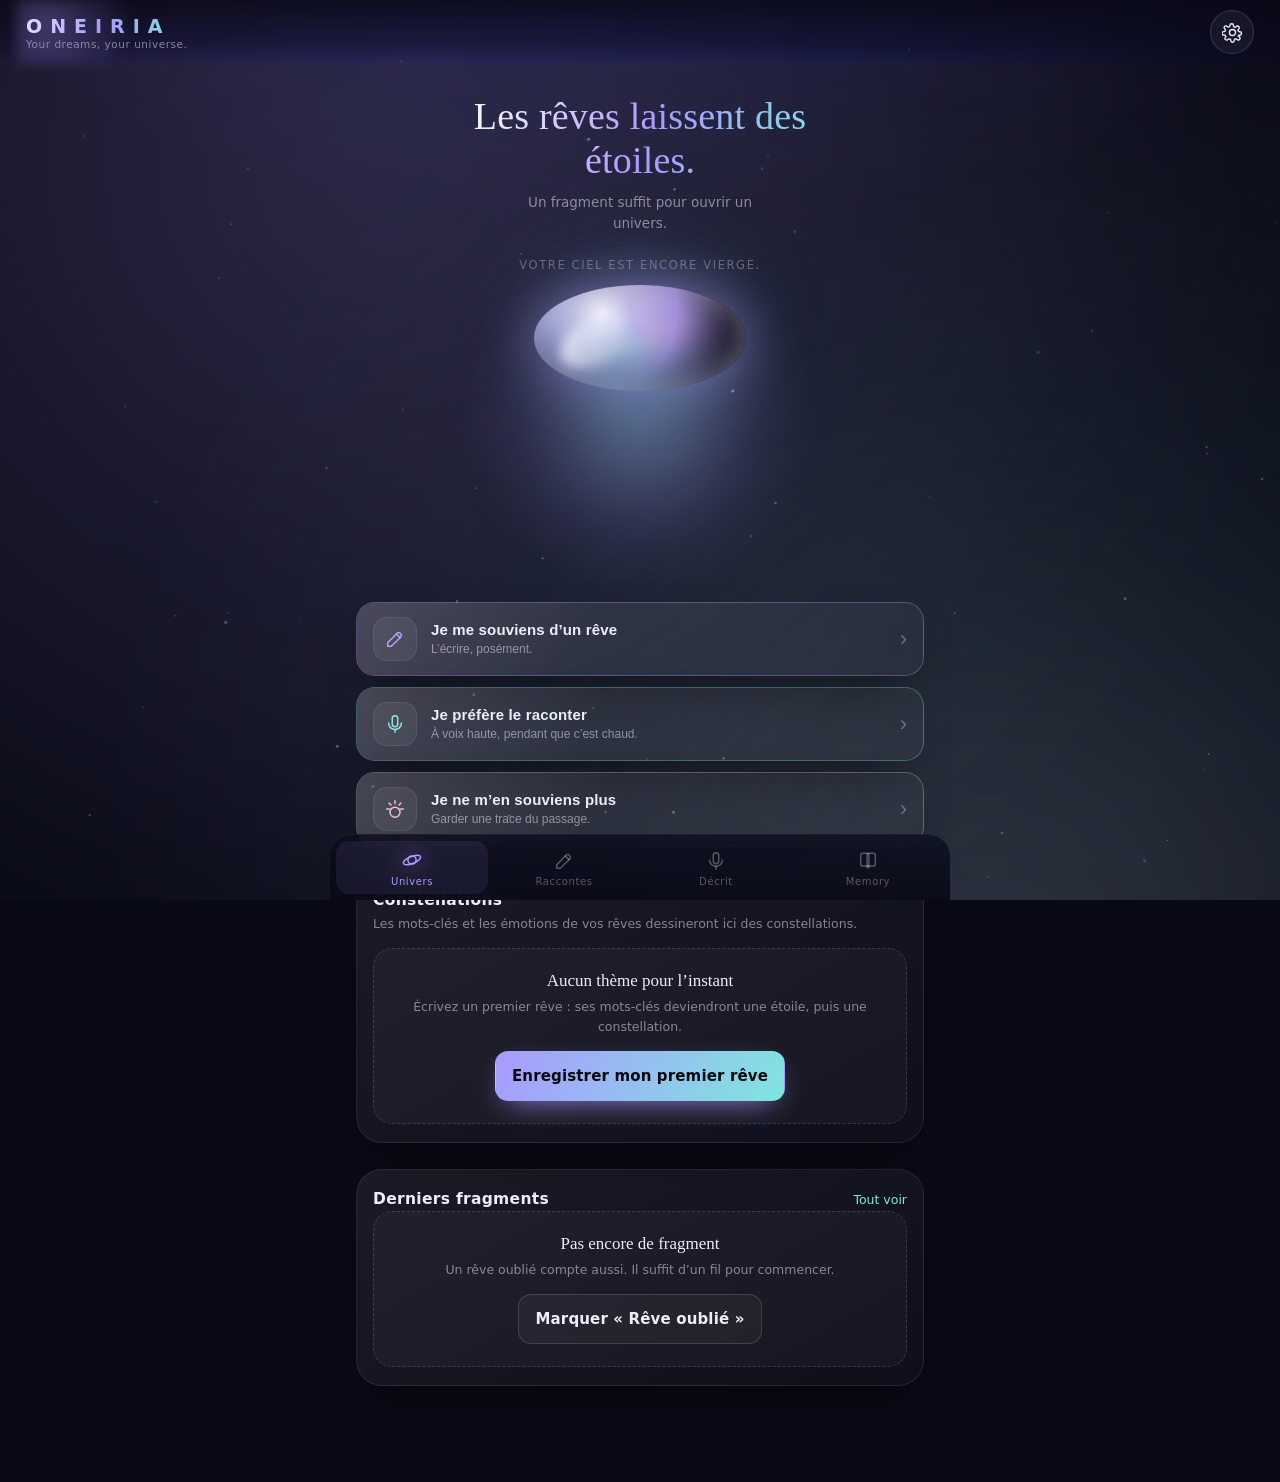
==== index.html @ 2f719c98 "Update index.html" ====
<!DOCTYPE html>
<html lang="fr">
<head>
<meta charset="utf-8">
<meta name="viewport" content="width=device-width, initial-scale=1, viewport-fit=cover">
<meta name="theme-color" content="#090A16">
<meta name="apple-mobile-web-app-capable" content="yes">
<meta name="apple-mobile-web-app-status-bar-style" content="black-translucent">
<meta name="apple-mobile-web-app-title" content="ONEIRIA">
<meta name="description" content="ONEIRIA — journal de rêves, votre univers personnel. Vos rêves restent sur votre appareil.">
<title>ONEIRIA — Your dreams, your universe</title>
<link rel="manifest" href="manifest.webmanifest">
<link rel="apple-touch-icon" href="icons/icon-180.svg">
<link rel="icon" type="image/svg+xml" href="icons/icon-192.svg">
<link rel="stylesheet" href="styles.css">
</head>
<body>

<!-- ============ DÉCOR COSMIQUE ============ -->
<div id="cosmos" aria-hidden="true">
  <canvas id="stars"></canvas>
  <div class="nebula n1"></div>
  <div class="nebula n2"></div>
  <div class="nebula n3"></div>
</div>

<!-- ============ EN-TÊTE APPLI ============ -->
<header class="appbar" id="appbar">
  <div class="appbar-brand">
    <span class="brand-glow"></span>
    <h1>ONEIRIA</h1>
    <p>Your dreams, your universe.</p>
  </div>
  <button class="icon-btn" id="btn-settings" type="button" aria-label="Réglages et confidentialité">
    <svg viewBox="0 0 24 24" aria-hidden="true"><path d="M12 15.5a3.5 3.5 0 1 0 0-7 3.5 3.5 0 0 0 0 7Z"/><path d="M19.4 15a1.7 1.7 0 0 0 .3 1.9l.1.1a2 2 0 1 1-2.8 2.8l-.1-.1a1.7 1.7 0 0 0-2.9 1.2v.3a2 2 0 1 1-4 0v-.2a1.7 1.7 0 0 0-2.9-1.2l-.1.1a2 2 0 1 1-2.8-2.8l.1-.1A1.7 1.7 0 0 0 2.1 15H2a2 2 0 1 1 0-4h.2A1.7 1.7 0 0 0 3.4 8.1l-.1-.1a2 2 0 1 1 2.8-2.8l.1.1a1.7 1.7 0 0 0 2.9-1.2V4a2 2 0 1 1 4 0v.2a1.7 1.7 0 0 0 2.9 1.2l.1-.1a2 2 0 1 1 2.8 2.8l-.1.1a1.7 1.7 0 0 0 1.2 2.9h.3a2 2 0 1 1 0 4h-.2a1.7 1.7 0 0 0-1.6 1Z"/></svg>
  </button>
</header>

<main id="main">

  <!-- ================= UNIVERS ================= -->
  <section class="view" id="view-univers" data-view="univers" aria-label="Univers">
    <div class="hero">
      <h2 class="hero-title">Les rêves laissent des étoiles.</h2>
      <p class="hero-sub">Un fragment suffit pour ouvrir un univers.</p>

            <div class="orb-stage" id="orb-stage">
        <div class="orb">
          <div class="orb-core"></div>
          <div class="orb-sheen"></div>
          <div class="orb-orbits" id="orb-orbits"></div>
          <div class="orb-halo h1"></div>
          <div class="orb-halo h2"></div>
        </div>
        <div class="orb-caption" id="orb-caption">Votre ciel est encore vierge.</div>
      </div>
    </div>

    <div class="actions">
      <button class="action-card a1" id="act-remember" type="button">
        <span class="ac-icon">
          <svg viewBox="0 0 24 24" aria-hidden="true"><path d="M4 20h4l10-10a2.8 2.8 0 0 0-4-4L4 16v4Z"/><path d="M13.5 6.5 17.5 10.5"/></svg>
        </span>
        <span class="ac-text"><strong>Je me souviens d’un rêve</strong><em>L’écrire, posément.</em></span>
        <span class="ac-chev">›</span>
      </button>

      <button class="action-card a2" id="act-speak" type="button">
        <span class="ac-icon">
          <svg viewBox="0 0 24 24" aria-hidden="true"><path d="M12 3a3 3 0 0 1 3 3v6a3 3 0 0 1-6 0V6a3 3 0 0 1 3-3Z"/><path d="M5 11a7 7 0 0 0 14 0"/><path d="M12 18v3"/></svg>
        </span>
        <span class="ac-text"><strong>Je préfère le raconter</strong><em>À voix haute, pendant que c’est chaud.</em></span>
        <span class="ac-chev">›</span>
      </button>

      <button class="action-card a3" id="act-forgot" type="button">
        <span class="ac-icon">
          <svg viewBox="0 0 24 24" aria-hidden="true"><path d="M12 3v3"/><path d="M5.6 5.6 7.7 7.7"/><path d="M3 12h3"/><path d="M18 12h3"/><path d="M16.3 7.7l2.1-2.1"/><circle cx="12" cy="15.5" r="5.5"/></svg>
        </span>
        <span class="ac-text"><strong>Je ne m’en souviens plus</strong><em>Garder une trace du passage.</em></span>
        <span class="ac-chev">›</span>
      </button>
    </div>

    <section class="panel" aria-labelledby="t-constellations">
      <div class="panel-head">
        <h3 id="t-constellations">Constellations</h3>
        <span class="panel-note" id="const-count"></span>
      </div>
      <p class="panel-lead" id="const-lead">Les thèmes qui reviennent se rassemblent ici.</p>
      <div class="constellations" id="constellations"></div>
    </section>

    <section class="panel" aria-labelledby="t-recent">
      <div class="panel-head">
        <h3 id="t-recent">Derniers fragments</h3>
        <button class="link-btn" id="to-memory" type="button">Tout voir</button>
      </div>
      <div class="recent" id="recent"></div>
    </section>
  </section>

  <!-- ================= RACCONTES ================= -->
  <section class="view" id="view-raccontes" data-view="raccontes" aria-label="Raccontes" hidden>
    <div class="view-head">
      <p class="eyebrow">Raccontes</p>
      <h2 class="view-title">Raconte-le à ta façon.</h2>
      <p class="view-sub">Ce que tu écris maintenant restera exactement tel quel. Rien ne part sur Internet.</p>
    </div>

    <form class="glass-form" id="form-raccontes" novalidate>
      <label class="field">
        <span class="field-label">Titre du rêve <em>facultatif</em></span>
        <input type="text" id="rc-titre" name="titre" maxlength="120" autocomplete="off"
               placeholder="Le portail sous la pluie…">
      </label>

      <label class="field">
        <span class="field-label">Récit du rêve <em>nécessaire à l’enregistrement</em></span>
        <textarea id="rc-texte" name="texte" rows="9" maxlength="20000"
                  placeholder="Je marchais dans un couloir de verre, et l’eau montait doucement…"></textarea>
        <span class="counter"><span id="rc-count">0</span> caractère(s)</span>
      </label>

      <fieldset class="field">
        <legend class="field-label">Émotion au réveil <em>facultatif</em></legend>
        <div class="chips" id="rc-emotions" role="radiogroup" aria-label="Émotion au réveil"></div>
      </fieldset>

      <label class="field">
        <span class="field-label">Mots-clés <em>facultatif — séparés par des virgules</em></span>
        <input type="text" id="rc-mots" name="mots" autocomplete="off" placeholder="océan, poursuite, maison d’enfance">
      </label>

      <div class="form-actions">
        <button class="btn ghost" type="button" id="rc-cancel">Annuler</button>
        <button class="btn primary" type="submit" id="rc-save">Enregistrer</button>
      </div>
      <p class="form-hint" id="rc-hint" hidden></p>
    </form>
  </section>

  <!-- ================= DÉCRIT ================= -->
  <section class="view" id="view-decrit" data-view="decrit" aria-label="Décrit" hidden>
    <div class="view-head">
      <p class="eyebrow">Décrit</p>
      <h2 class="view-title">Raconte-le. On t’écoute.</h2>
      <p class="view-sub">La dictée transforme ta voix en texte, que tu peux ensuite corriger librement.</p>
    </div>

    <div class="mic-stage">
      <button class="mic-btn" id="mic-btn" type="button" aria-label="Démarrer la dictée">
        <span class="mic-rings"><i></i><i></i><i></i></span>
        <svg viewBox="0 0 24 24" aria-hidden="true"><path d="M12 3a3 3 0 0 1 3 3v6a3 3 0 0 1-6 0V6a3 3 0 0 1 3-3Z"/><path d="M5 11a7 7 0 0 0 14 0"/><path d="M12 18v3"/></svg>
      </button>
      <div class="mic-state" id="mic-state">Dictée à l’arrêt</div>
      <button class="btn subtle" id="mic-stop" type="button" hidden>Arrêter l’écoute</button>
      <div class="mic-help" id="mic-help"></div>
    </div>

    <details class="wave-note">
      <summary>Sur iPhone, l’astuce qui fonctionne toujours</summary>
      <p>La dictée du clavier iOS est indépendante de cette application : ouvrez le champ de transcription,
      puis touchez l’icône de microphone sur le clavier. Le texte s’écrit normalement dans le champ.
      Si le cercle ci-dessus reste inactif, c’est que le navigateur ne propose pas sa propre
      reconnaissance vocale — Oneiria ne l’invente pas.</p>
    </details>

    <form class="glass-form" id="form-decrit" novalidate>
      <label class="field">
        <span class="field-label">Titre <em>facultatif</em></span>
        <input type="text" id="dc-titre" maxlength="120" autocomplete="off" placeholder="Titre du rêve raconté">
      </label>

      <label class="field">
        <span class="field-label">Transcription <em>modifiable</em></span>
        <textarea id="dc-texte" rows="8" maxlength="20000" placeholder="Ta voix apparaîtra ici. Tu peux aussi écrire à la main."></textarea>
        <span class="counter"><span id="dc-count">0</span> caractère(s)</span>
      </label>

      <fieldset class="field">
        <legend class="field-label">Émotion au réveil <em>facultatif</em></legend>
        <div class="chips" id="dc-emotions" role="radiogroup" aria-label="Émotion au réveil"></div>
      </fieldset>

      <label class="field">
        <span class="field-label">Mots-clés <em>facultatif</em></span>
        <input type="text" id="dc-mots" autocomplete="off" placeholder="vol, forêt, écho">
      </label>

      <div class="form-actions">
        <button class="btn ghost" type="button" id="dc-cancel">Annuler</button>
        <button class="btn primary" type="submit" id="dc-save">Enregistrer</button>
      </div>
      <p class="form-hint" id="dc-hint" hidden></p>
    </form>
  </section>

  <!-- ================= MEMORY ================= -->
  <section class="view" id="view-memory" data-view="memory" aria-label="Memory" hidden>
    <div class="view-head compact">
      <p class="eyebrow">Memory</p>
      <h2 class="view-title">Votre archive.</h2>
    </div>

    <div class="memory-tools">
      <label class="search-wrap">
        <svg viewBox="0 0 24 24" aria-hidden="true"><circle cx="11" cy="11" r="7"/><path d="m20 20-3.6-3.6"/></svg>
        <input type="search" id="mem-search" placeholder="Rechercher un mot, un thème, une date…" autocomplete="off">
        <button class="clear-search" id="mem-clear" type="button" aria-label="Effacer la recherche" hidden>×</button>
      </label>
      <div class="filters" id="mem-filters" role="tablist" aria-label="Filtres des rêves">
        <button class="fchip active" data-filter="tous" role="tab" aria-selected="true" type="button">Tous</button>
        <button class="fchip" data-filter="ecrit" role="tab" aria-selected="false" type="button">Écrits</button>
        <button class="fchip" data-filter="raconte" role="tab" aria-selected="false" type="button">Racontés</button>
        <button class="fchip" data-filter="oublie" role="tab" aria-selected="false" type="button">Oubliés</button>
        <button class="fchip" data-filter="dessin" role="tab" aria-selected="false" type="button">Avec dessin</button>
      </div>
    </div>

    <div class="active-filter" id="mem-active" hidden>
      <span id="mem-active-label"></span>
      <button type="button" class="link-btn" id="mem-active-clear">retirer</button>
    </div>

    <div class="dream-list" id="dream-list"></div>
  </section>

</main>

<!-- ============ BARRE DE NAVIGATION ============ -->
<nav class="tabbar" id="tabbar" aria-label="Navigation principale">
  <button class="tab active" data-view="univers" type="button" aria-current="page">
    <svg viewBox="0 0 24 24" aria-hidden="true"><circle cx="12" cy="12" r="4.2"/><ellipse cx="12" cy="12" rx="9.5" ry="3.6" transform="rotate(-22 12 12)"/></svg>
    <span>Univers</span>
  </button>
  <button class="tab" data-view="raccontes" type="button">
    <svg viewBox="0 0 24 24" aria-hidden="true"><path d="M4 20h4l10-10a2.8 2.8 0 0 0-4-4L4 16v4Z"/><path d="M13.5 6.5 17.5 10.5"/></svg>
    <span>Raccontes</span>
  </button>
  <button class="tab" data-view="decrit" type="button">
    <svg viewBox="0 0 24 24" aria-hidden="true"><path d="M12 3a3 3 0 0 1 3 3v6a3 3 0 0 1-6 0V6a3 3 0 0 1 3-3Z"/><path d="M5 11a7 7 0 0 0 14 0"/><path d="M12 18v3"/></svg>
    <span>Décrit</span>
  </button>
  <button class="tab" data-view="memory" type="button">
    <svg viewBox="0 0 24 24" aria-hidden="true"><path d="M4 5.5A2 2 0 0 1 6 3.5h5a2 2 0 0 1 2 2v14a2 2 0 0 0-2-2H6a2 2 0 0 1-2-2v-10Z"/><path d="M20 5.5a2 2 0 0 0-2-2h-5a2 2 0 0 0-2 2v14a2 2 0 0 1 2-2h5a2 2 0 0 0 2-2v-10Z"/></svg>
    <span>Memory</span>
  </button>
</nav>

<!-- ============ FEUILLES / MODALES ============ -->
<div class="sheet-backdrop" id="sheet-backdrop" hidden></div>

<section class="sheet" id="sheet-dessine" role="dialog" aria-modal="true" aria-labelledby="dessine-title" hidden>
  <div class="sheet-handle"></div>
  <div class="sheet-head">
    <div>
      <p class="eyebrow">Dessine</p>
      <h3 id="dessine-title">Donne-lui une forme.</h3>
    </div>
    <button class="icon-btn close" id="ds-close" type="button" aria-label="Fermer">×</button>
  </div>
  <p class="sheet-sub" id="ds-sub">Le dessin sera lié à ce rêve. Tu peux aussi passer cette étape.</p>

  <div class="canvas-wrap">
    <canvas id="draw-canvas" aria-label="Zone de dessin tactile"></canvas>
    <div class="canvas-hint" id="canvas-hint">Dessine avec le doigt.</div>
  </div>

  <div class="palette" id="palette" role="group" aria-label="Palette de couleurs"></div>

  <div class="tools">
    <button class="tool" id="ds-pen" type="button" aria-pressed="true">
      <svg viewBox="0 0 24 24" aria-hidden="true"><path d="M4 20h4l10-10a2.8 2.8 0 0 0-4-4L4 16v4Z"/></svg><span>Crayon</span>
    </button>
    <button class="tool" id="ds-eraser" type="button" aria-pressed="false">
      <svg viewBox="0 0 24 24" aria-hidden="true"><path d="M8 20h11"/><path d="m5 15 6-6 6 6-5 5H8l-3-3Z"/></svg><span>Gomme</span>
    </button>
    <button class="tool" id="ds-undo" type="button">
      <svg viewBox="0 0 24 24" aria-hidden="true"><path d="M4 9h11a5 5 0 0 1 0 10H9"/><path d="m8 5-4 4 4 4"/></svg><span>Annuler</span>
    </button>
    <button class="tool danger" id="ds-clear" type="button">
      <svg viewBox="0 0 24 24" aria-hidden="true"><path d="M5 7h14"/><path d="M9 7V4h6v3"/><path d="M7 7l1 13h8l1-13"/></svg><span>Effacer</span>
    </button>
  </div>

  <div class="draw-sizes" id="draw-sizes" role="group" aria-label="Épaisseur du trait">
    <button data-size="3" type="button">Fin</button>
    <button data-size="7" class="active" type="button">Moyen</button>
    <button data-size="14" type="button">Épais</button>
  </div>

  <div class="form-actions">
    <button class="btn ghost" id="ds-skip" type="button">Passer le dessin</button>
    <button class="btn primary" id="ds-save" type="button">Garder le dessin</button>
  </div>
</section>

<section class="sheet" id="sheet-dream" role="dialog" aria-modal="true" aria-labelledby="dream-title" hidden>
  <div class="sheet-handle"></div>
  <div class="sheet-head">
    <div>
      <p class="eyebrow" id="dream-type">Fragment</p>
      <h3 id="dream-title">—</h3>
    </div>
    <button class="icon-btn close" id="dr-close" type="button" aria-label="Fermer">×</button>
  </div>

  <div class="dream-meta" id="dream-meta"></div>
  <div class="dream-draw-wrap" id="dream-draw-wrap"></div>

  <div class="fragments" id="dream-fragments"></div>

  <div class="detail-actions">
    <button class="btn subtle" id="dr-edit" type="button">Modifier</button>
    <button class="btn subtle" id="dr-add" type="button">Ajouter un fragment</button>
    <button class="btn subtle" id="dr-draw" type="button">Dessiner / modifier le dessin</button>
    <button class="btn danger-ghost" id="dr-delete" type="button">Supprimer ce rêve</button>
  </div>

  <form class="inline-edit" id="dr-edit-form" hidden>
    <label class="field">
      <span class="field-label">Titre</span>
      <input type="text" id="dr-edit-titre" maxlength="120" autocomplete="off">
    </label>
    <label class="field">
      <span class="field-label">Texte du premier fragment</span>
      <textarea id="dr-edit-texte" rows="7" maxlength="20000"></textarea>
    </label>
    <fieldset class="field">
      <legend class="field-label">Émotions <em>facultatif — plusieurs choix possibles</em></legend>
      <div class="chips" id="dr-edit-emotions" role="group" aria-label="Émotions"></div>
    </fieldset>
    <div class="form-actions">
      <button class="btn ghost" type="button" id="dr-edit-cancel">Annuler</button>
      <button class="btn primary" type="submit" id="dr-edit-save">Sauvegarder</button>
    </div>
  </form>

  <form class="inline-edit" id="dr-add-form" hidden>
    <label class="field">
      <span class="field-label">Nouveau fragment <em>l’historique est conservé</em></span>
      <textarea id="dr-add-texte" rows="6" maxlength="20000" placeholder="Cette nuit, la suite…"></textarea>
    </label>
    <label class="field">
      <span class="field-label">Mots-clés supplémentaires <em>facultatif</em></span>
      <input type="text" id="dr-add-mots" autocomplete="off" placeholder="forêt, silence">
    </label>
    <div class="form-actions">
      <button class="btn ghost" type="button" id="dr-add-cancel">Annuler</button>
      <button class="btn primary" type="submit" id="dr-add-save">Ajouter</button>
    </div>
  </form>
</section>

<section class="sheet" id="sheet-settings" role="dialog" aria-modal="true" aria-labelledby="settings-title" hidden>
  <div class="sheet-handle"></div>
  <div class="sheet-head">
    <div>
      <p class="eyebrow">Oneiria</p>
      <h3 id="settings-title">Réglages et confidentialité</h3>
    </div>
    <button class="icon-btn close" id="st-close" type="button" aria-label="Fermer">×</button>
  </div>

  <div class="settings-block">
    <h4>Où vivent vos rêves</h4>
    <p>Tout est enregistré <strong>dans ce navigateur, sur cet appareil</strong> — jamais sur un serveur. Les textes et les dessins sont gardés dans la base locale IndexedDB du navigateur.</p>
    <p>Conséquences, dites franchement :</p>
    <ul class="plist">
      <li>Aucun compte, aucune synchronisation entre appareils.</li>
      <li>Les rêves ne suivent pas si vous changez de téléphone sans exporter.</li>
      <li>Si vous effacez les données du site dans Safari (ou supprimez l’app), les rêves sauvegardés disparaissent.</li>
      <li>Rien n’est chiffré : les données sont lisibles par quiconque ouvre le navigateur de cet appareil.</li>
    </ul>
  </div>

  <div class="settings-block">
    <h4>Sauvegarde manuelle</h4>
    <p>Exportez régulièrement un fichier JSON : il contient tous vos fragments et vos dessins.</p>
    <div class="settings-actions">
      <button class="btn subtle" id="st-export" type="button">Exporter en JSON</button>
      <button class="btn subtle" id="st-import" type="button">Importer un fichier JSON</button>
      <input type="file" id="st-file" accept="application/json,.json" hidden>
    </div>
  </div>

  <div class="settings-block">
    <h4>Vérifier l’application</h4>
    <p>Quatorze scénarios à valider, avec les vérifications techniques exécutées sur votre propre navigateur.</p>
    <div class="settings-actions">
      <a class="btn subtle" id="st-guide" href="guide.html">Ouvrir le guide de test</a>
    </div>
    <p class="tiny" id="st-storage"></p>
  </div>

  <div class="settings-block">
    <h4>Confidentialité</h4>
    <p>Aucune analytics, aucune publicité, aucun envoi de vos rêves à un service externe. La dictée utilise la reconnaissance vocale du navigateur lorsque celle-ci est disponible — selon le navigateur, la voix peut alors être traitée par le service du fournisseur (Apple, Google). Oneiria ne l’enregistre pas.</p>
  </div>

  <div class="settings-block danger-zone">
    <h4>Zone sensible</h4>
    <p>La suppression est définitive et immédiate. Pensez à exporter avant.</p>
    <button class="btn danger-ghost" id="st-wipe" type="button">Supprimer toutes mes données</button>
  </div>

  <p class="tiny version">Oneiria — première version locale. Aucune donnée n’a été envoyée : cette page fonctionne hors-ligne une fois chargée.</p>
</section>

<!-- ============ CONFIRMATION ============ -->
<section class="dialog" id="dialog" role="alertdialog" aria-modal="true" aria-labelledby="dlg-title" hidden>
  <div class="dialog-card">
    <h3 id="dlg-title">Confirmer</h3>
    <p id="dlg-text"></p>
    <div class="dialog-actions">
      <button class="btn ghost" id="dlg-cancel" type="button">Annuler</button>
      <button class="btn primary" id="dlg-ok" type="button">Confirmer</button>
    </div>
  </div>
</section>

<div class="toasts" id="toasts" aria-live="polite" aria-atomic="false"></div>

<script src="app.js" defer></script>
</body>
</html>
---- styles.css ----
/* ============================================================
   ONEIRIA — Cosmic Liquid Glass
   Mobile-first · Safari iPhone XR
   ============================================================ */

:root{
  --cosmos:#090A16;
  --night:#0B0B18;
  --violet:#A99AFF;
  --turquoise:#80E5DF;
  --rose:#F2B6D8;
  --pearl:#F7F4FF;

  --ink-1:rgba(247,244,255,.97);
  --ink-2:rgba(247,244,255,.72);
  --ink-3:rgba(247,244,255,.50);
  --ink-4:rgba(247,244,255,.32);

  --glass:rgba(255,255,255,.055);
  --glass-2:rgba(255,255,255,.085);
  --line:rgba(255,255,255,.14);
  --line-soft:rgba(255,255,255,.08);

  --blur:saturate(180%) blur(22px);
  --radius-l:26px;
  --radius-m:19px;
  --radius-s:13px;

  --shadow:0 18px 50px -22px rgba(0,0,0,.85);
  --glow-v:0 0 34px -8px rgba(169,154,255,.55);
  --glow-t:0 0 34px -8px rgba(128,229,223,.45);

  --pad:18px;
  --tabbar-h:calc(62px + env(safe-area-inset-bottom,0px));
  --font:"SF Pro Display",-apple-system,BlinkMacSystemFont,"Segoe UI",Inter,system-ui,-apple-system,"Helvetica Neue",sans-serif;
  --serif:"Iowan Old Style","Palatino Linotype",Palatino,Georgia,serif;
}

*{box-sizing:border-box;-webkit-tap-highlight-color:transparent}

html,body{
  margin:0;padding:0;
  background:var(--cosmos);
  color:var(--ink-1);
  font-family:var(--font);
  -webkit-font-smoothing:antialiased;
  text-rendering:optimizeLegibility;
}

html{overflow-x:hidden}
body{
  min-height:100dvh;
  overflow-x:hidden;
  overscroll-behavior-y:none;
}
body.locked{overflow:hidden}

/* ---------- Décor cosmique ---------- */
#cosmos{position:fixed;inset:0;z-index:0;overflow:hidden;pointer-events:none;background:radial-gradient(120% 80% at 50% -10%,#141634 0%,#0B0B18 45%,#090A16 100%)}
#stars{position:absolute;inset:0;width:100%;height:100%;display:block;opacity:.9}
.nebula{position:absolute;width:150vw;height:150vw;border-radius:50%;filter:blur(60px);opacity:.36;mix-blend-mode:screen;will-change:transform}
.n1{background:radial-gradient(circle,rgba(169,154,255,.55),transparent 62%);top:-62vw;left:-45vw;animation:drift1 34s ease-in-out infinite alternate}
.n2{background:radial-gradient(circle,rgba(128,229,223,.34),transparent 60%);bottom:-70vw;right:-52vw;animation:drift2 42s ease-in-out infinite alternate}
.n3{background:radial-gradient(circle,rgba(242,182,216,.30),transparent 58%);top:38%;left:22%;width:110vw;height:110vw;animation:drift3 51s ease-in-out infinite alternate}
@keyframes drift1{to{transform:translate3d(6vw,4vw,0) scale(1.12)}}
@keyframes drift2{to{transform:translate3d(-7vw,-5vw,0) scale(1.16)}}
@keyframes drift3{to{transform:translate3d(-4vw,6vw,0) scale(1.08)}}

/* ---------- En-tête ---------- */
.appbar{
  position:fixed;top:0;left:0;right:0;z-index:30;
  display:flex;align-items:center;justify-content:space-between;gap:12px;
  padding:calc(10px + env(safe-area-inset-top,0px)) var(--pad) 10px;
  background:linear-gradient(180deg,rgba(9,10,22,.88),rgba(9,10,22,.42) 70%,transparent);
  backdrop-filter:var(--blur);-webkit-backdrop-filter:var(--blur);
}
.appbar-brand{position:relative;display:flex;flex-direction:column;gap:1px;min-width:0}
.brand-glow{position:absolute;left:-10px;top:-16px;width:150px;height:64px;background:radial-gradient(circle at 20% 40%,rgba(169,154,255,.30),transparent 70%);filter:blur(6px);pointer-events:none}
.appbar h1{
  margin:0;font-size:19px;letter-spacing:.42em;font-weight:600;
  background:linear-gradient(100deg,var(--pearl),var(--violet) 46%,var(--turquoise));
  -webkit-background-clip:text;background-clip:text;color:transparent;
}
.appbar p{margin:0;font-size:10.5px;letter-spacing:.05em;color:var(--ink-3)}

.icon-btn{
  flex:0 0 auto;width:44px;height:44px;display:grid;place-items:center;
  border-radius:50%;border:1px solid var(--line);
  background:var(--glass);backdrop-filter:var(--blur);-webkit-backdrop-filter:var(--blur);
  color:var(--ink-1);cursor:pointer;transition:transform .22s cubic-bezier(.2,.8,.3,1),background .22s;
}
.icon-btn svg{width:21px;height:21px;fill:none;stroke:currentColor;stroke-width:1.6;stroke-linecap:round;stroke-linejoin:round}
.icon-btn:active{transform:scale(.9);background:var(--glass-2)}
.icon-btn.close{font-size:24px;line-height:1;border:none;background:transparent;width:40px;height:40px;color:var(--ink-2)}

/* ---------- Vues ---------- */
#main{position:relative;z-index:10;padding:calc(72px + env(safe-area-inset-top,0px)) 0 calc(var(--tabbar-h) + 34px)}
.view{padding:0 var(--pad);animation:viewIn .42s cubic-bezier(.22,.9,.3,1) both}
.view[hidden]{display:none}
@keyframes viewIn{from{opacity:0;transform:translate3d(0,12px,0)}to{opacity:1;transform:none}}

/* ---------- Univers : hero ---------- */
.hero{text-align:center;padding-top:6px}
.hero-title{
  margin:0 auto;max-width:15ch;
  font-family:var(--serif);font-size:30px;line-height:1.16;font-weight:400;letter-spacing:.005em;
  background:linear-gradient(115deg,var(--pearl) 8%,var(--violet) 52%,var(--turquoise) 96%);
  -webkit-background-clip:text;background-clip:text;color:transparent;
}
.hero-sub{margin:10px auto 0;max-width:32ch;font-size:13.5px;line-height:1.55;color:var(--ink-3)}

/* ---------- Sphère ---------- */
.orb-stage{position:relative;margin:24px auto 6px;width:min(72vw,268px);aspect-ratio:1}
.orb{position:absolute;inset:0;display:grid;place-items:center;animation:orbFloat 9s ease-in-out infinite}
@keyframes orbFloat{0%,100%{transform:translateY(-6px)}50%{transform:translateY(6px)}}
.orb-core{
  width:66%;height:66%;border-radius:50%;position:relative;
  background:
    radial-gradient(circle at 32% 26%,rgba(255,255,255,.94),rgba(247,244,255,.55) 18%,rgba(169,154,255,.55) 46%,rgba(11,11,24,.92) 78%),
    conic-gradient(from 210deg,rgba(128,229,223,.7),rgba(169,154,255,.72),rgba(242,182,216,.66),rgba(128,229,223,.7));
  box-shadow:
    inset 0 0 34px rgba(255,255,255,.34),
    inset -12px -18px 42px rgba(9,10,22,.7),
    0 0 56px -6px rgba(169,154,255,.6),
    0 0 110px -18px rgba(128,229,223,.42);
}
.orb-sheen{
  position:absolute;top:19%;left:24%;width:24%;height:14%;border-radius:50%;
  background:linear-gradient(120deg,rgba(255,255,255,.85),transparent);
  filter:blur(6px);transform:rotate(-28deg);pointer-events:none;
}
/* Anneaux : pistes fines. Pas de box-shadow ici — dans Safari, un scaleX/scaleY
   animé qui cohabite avec un box-shadow sur la même couche perd son mouvement. */
.orb-ring{position:absolute;border-radius:50%;border:1.5px solid transparent;inset:8%;will-change:transform}
.r1{border-color:rgba(247,244,255,.18);border-top-color:rgba(247,244,255,.62);animation:tilt1 30s linear infinite}
.r2{inset:15%;border-color:rgba(128,229,223,.15);border-top-color:rgba(128,229,223,.68);animation:tilt2 40s linear infinite reverse}
.r3{inset:1%;border-color:rgba(242,182,216,.11);border-top-color:rgba(242,182,216,.58);animation:tilt3 52s linear infinite}

/* Satellites : agrandis, halo large, et DEUX animations simultanées —
   l'orbite par left/top (le tour de la piste) et la pulsation par transform.
   Séparer les deux propriétés est ce qui permet aux deux de cohabiter. */
.orb-ring i{
  position:absolute;display:block;
  width:7.5%;height:7.5%;min-width:19px;min-height:19px;
  border-radius:50%;
  background:radial-gradient(circle at 34% 28%,#FFFFFF 0%,rgba(255,255,255,.94) 24%,currentColor 72%,currentColor 100%);
  color:var(--pearl);
  box-shadow:0 0 0 1px rgba(255,255,255,.40),0 0 16px 4px currentColor,0 0 42px 13px rgba(247,244,255,.34);
}
.orb-ring i::after{
  content:"";position:absolute;inset:-130%;border-radius:50%;
  background:radial-gradient(circle,currentColor,transparent 66%);
  opacity:.34;pointer-events:none;
}
.r1 i{animation:orbit1 14s linear infinite, satPulse 3.6s ease-in-out infinite}
.r2 i{color:var(--turquoise);animation:orbit2 20s linear infinite, satPulse 3.6s ease-in-out 1.2s infinite;box-shadow:0 0 0 1px rgba(255,255,255,.34),0 0 16px 4px currentColor,0 0 42px 13px rgba(128,229,223,.34)}
.r3 i{color:var(--rose);width:6%;height:6%;min-width:16px;min-height:16px;animation:orbit3 28s linear infinite, satPulse 4.4s ease-in-out 2.2s infinite;box-shadow:0 0 0 1px rgba(255,255,255,.30),0 0 14px 4px currentColor,0 0 36px 11px rgba(242,182,216,.32)}

/* Tour complet de la piste, en pourcentage de l'anneau (les valeurs
   dépassent légèrement les bornes pour que le satellite frôle le bord). */
@keyframes orbit1{
  0%{left:50%;top:-3.75%} 25%{left:96.25%;top:50%}
  50%{left:50%;top:103.75%} 75%{left:-3.75%;top:50%}
  100%{left:50%;top:-3.75%}
}
@keyframes orbit2{
  0%{left:30%;top:103.75%} 25%{left:-3.75%;top:50%}
  50%{left:50%;top:-3.75%} 75%{left:103.75%;top:50%}
  100%{left:30%;top:103.75%}
}
@keyframes orbit3{
  0%{left:97%;top:50%} 25%{left:50%;top:97%}
  50%{left:3%;top:50%} 75%{left:50%;top:3%}
  100%{left:97%;top:50%}
}
@keyframes satPulse{0%,100%{transform:scale(1);opacity:.9}50%{transform:scale(1.22);opacity:1}}

/* Inclinaison des pistes : tour complet lent, en gardant l'aplatissement. */
@keyframes tilt1{
  0%{transform:rotate(-24deg) scaleX(1.06)}
  100%{transform:rotate(336deg) scaleX(1.06)}
}
@keyframes tilt2{
  0%{transform:rotate(22deg) scaleX(1.14)}
  100%{transform:rotate(382deg) scaleX(1.14)}
}
@keyframes tilt3{
  0%{transform:rotate(64deg) scaleY(.5)}
  100%{transform:rotate(424deg) scaleY(.5)}
}
@keyframes spin1{to{transform:rotate(336deg) scaleX(1.06)}}
@keyframes spin2{to{transform:rotate(382deg) scaleX(1.14)}}
@keyframes spin3{to{transform:rotate(424deg) scaleY(.5)}}
.orb-halo{position:absolute;border-radius:50%;filter:blur(20px);pointer-events:none}
.h1{inset:-6%;background:radial-gradient(circle,rgba(169,154,255,.30),transparent 66%);animation:pulse 6.5s ease-in-out infinite}
.h2{inset:12%;background:radial-gradient(circle,rgba(128,229,223,.22),transparent 62%);animation:pulse 8.5s ease-in-out infinite reverse}
@keyframes pulse{0%,100%{opacity:.55;transform:scale(1)}50%{opacity:1;transform:scale(1.05)}}
.orb-caption{margin-top:14px;font-size:11.5px;letter-spacing:.14em;text-transform:uppercase;color:var(--ink-4);text-align:center}

/* ---------- Actions principales ---------- */
.actions{margin-top:24px;display:flex;flex-direction:column;gap:11px}
.action-card{
  position:relative;overflow:hidden;
  display:flex;align-items:center;gap:14px;width:100%;min-height:70px;
  padding:14px 16px;text-align:left;cursor:pointer;
  border-radius:var(--radius-m);border:1px solid var(--line);
  background:linear-gradient(120deg,rgba(255,255,255,.10),rgba(255,255,255,.035));
  backdrop-filter:var(--blur);-webkit-backdrop-filter:var(--blur);
  color:var(--ink-1);box-shadow:var(--shadow);
  transition:transform .24s cubic-bezier(.2,.8,.3,1),border-color .24s,box-shadow .24s;
}
.action-card::after{
  content:"";position:absolute;inset:0;border-radius:inherit;pointer-events:none;
  background:linear-gradient(115deg,rgba(255,255,255,.16),transparent 42%);
  opacity:.7;
}
.action-card:active{transform:scale(.975)}
.action-card.a1{border-color:rgba(169,154,255,.34)}
.action-card.a2{border-color:rgba(128,229,223,.30)}
.action-card.a3{border-color:rgba(242,182,216,.30)}
.action-card.a1:active{box-shadow:var(--glow-v)}
.action-card.a2:active{box-shadow:var(--glow-t)}
.ac-icon{flex:0 0 auto;width:44px;height:44px;border-radius:14px;display:grid;place-items:center;border:1px solid var(--line-soft);background:rgba(255,255,255,.06)}
.ac-icon svg{width:22px;height:22px;fill:none;stroke:currentColor;stroke-width:1.6;stroke-linecap:round;stroke-linejoin:round}
.a1 .ac-icon{color:var(--violet)}
.a2 .ac-icon{color:var(--turquoise)}
.a3 .ac-icon{color:var(--rose)}
.ac-text{display:flex;flex-direction:column;gap:3px;min-width:0;flex:1}
.ac-text strong{font-size:15px;font-weight:600;letter-spacing:.01em}
.ac-text em{font-style:normal;font-size:12px;color:var(--ink-3);line-height:1.4}
.ac-chev{color:var(--ink-4);font-size:22px;line-height:1}

/* ---------- Panneaux en verre ---------- */
.panel{
  margin-top:26px;padding:18px 16px;
  border-radius:var(--radius-l);border:1px solid var(--line-soft);
  background:linear-gradient(150deg,rgba(255,255,255,.07),rgba(255,255,255,.022));
  backdrop-filter:var(--blur);-webkit-backdrop-filter:var(--blur);
  box-shadow:var(--shadow);
}
.panel-head{display:flex;align-items:baseline;justify-content:space-between;gap:10px}
.panel-head h3{margin:0;font-size:15.5px;font-weight:600;letter-spacing:.02em}
.panel-note{font-size:11px;color:var(--ink-4)}
.panel-lead{margin:6px 0 14px;font-size:12.5px;color:var(--ink-3);line-height:1.5}
.link-btn{
  background:none;border:none;padding:4px 0;cursor:pointer;
  font-size:12.5px;color:var(--turquoise);font-family:var(--font);
}
.link-btn:active{opacity:.6}

/* ---------- Constellations ---------- */
.constellations{display:flex;flex-wrap:wrap;gap:9px;min-height:40px}
.bubble{
  --sz:auto;
  position:relative;display:inline-flex;align-items:center;gap:7px;
  padding:9px 14px;border-radius:999px;cursor:pointer;
  border:1px solid rgba(255,255,255,.16);
  background:radial-gradient(circle at 30% 20%,rgba(255,255,255,.20),rgba(255,255,255,.05) 60%);
  backdrop-filter:var(--blur);-webkit-backdrop-filter:var(--blur);
  color:var(--ink-1);font-size:13px;font-family:var(--font);
  box-shadow:inset 0 1px 0 rgba(255,255,255,.22),0 10px 24px -14px rgba(169,154,255,.8);
  animation:pop .4s cubic-bezier(.2,.9,.3,1) both;
  transition:transform .2s cubic-bezier(.2,.8,.3,1);
}
.bubble:active{transform:scale(.94)}
.bubble .dot{width:7px;height:7px;border-radius:50%;box-shadow:0 0 10px 2px currentColor;background:currentColor}
.bubble .cnt{font-size:11px;color:var(--ink-3);padding-left:2px}
.bubble.c0{color:var(--violet)}
.bubble.c1{color:var(--turquoise)}
.bubble.c2{color:var(--rose)}
@keyframes pop{from{opacity:0;transform:scale(.86)}to{opacity:1;transform:none}}

.empty{
  text-align:center;padding:22px 12px;
  border-radius:var(--radius-m);border:1px dashed var(--line);
  background:rgba(255,255,255,.03);
}
.empty h4{margin:0 0 6px;font-family:var(--serif);font-size:17px;font-weight:400;color:var(--ink-1)}
.empty p{margin:0 0 14px;font-size:12.5px;line-height:1.6;color:var(--ink-3)}

/* ---------- Derniers fragments ---------- */
.recent{display:flex;flex-direction:column;gap:10px}
.mini{
  display:flex;align-items:center;gap:12px;width:100%;text-align:left;cursor:pointer;
  padding:12px 13px;border-radius:var(--radius-m);
  border:1px solid var(--line-soft);background:rgba(255,255,255,.045);
  color:var(--ink-1);font-family:var(--font);
  transition:transform .2s,border-color .2s;
}
.mini:active{transform:scale(.985);border-color:rgba(169,154,255,.4)}
.mini-thumb{flex:0 0 auto;width:42px;height:42px;border-radius:12px;overflow:hidden;border:1px solid var(--line-soft);background:rgba(255,255,255,.05);display:grid;place-items:center;color:var(--violet)}
.mini-thumb img{width:100%;height:100%;object-fit:cover;display:block}
.mini-thumb svg{width:19px;height:19px;fill:none;stroke:currentColor;stroke-width:1.6;stroke-linecap:round}
.mini-body{min-width:0;flex:1;display:flex;flex-direction:column;gap:3px}
.mini-body strong{font-size:14px;font-weight:600;white-space:nowrap;overflow:hidden;text-overflow:ellipsis}
.mini-body span{font-size:11.5px;color:var(--ink-3);white-space:nowrap;overflow:hidden;text-overflow:ellipsis}
.mini-date{font-size:10.5px;color:var(--ink-4);flex:0 0 auto}

/* ---------- Titres de vue ---------- */
.view-head{padding:6px 4px 0;margin-bottom:18px}
.eyebrow{margin:0 0 6px;font-size:10.5px;letter-spacing:.24em;text-transform:uppercase;color:var(--ink-4)}
.view-title{
  margin:0;font-family:var(--serif);font-size:27px;font-weight:400;line-height:1.2;
  background:linear-gradient(112deg,var(--pearl),var(--violet) 72%,var(--turquoise));
  -webkit-background-clip:text;background-clip:text;color:transparent;
}
.view-sub{margin:9px 0 0;font-size:13px;line-height:1.6;color:var(--ink-3);max-width:36ch}
.view-head.compact{margin-bottom:14px}

/* ---------- Formulaires ---------- */
.glass-form{
  padding:16px;border-radius:var(--radius-l);
  border:1px solid var(--line-soft);
  background:linear-gradient(155deg,rgba(255,255,255,.075),rgba(255,255,255,.026));
  backdrop-filter:var(--blur);-webkit-backdrop-filter:var(--blur);
  box-shadow:var(--shadow);
}
.field{display:block;margin-bottom:16px;border:none;padding:0}
.field-label{display:block;font-size:12px;letter-spacing:.03em;color:var(--ink-2);margin-bottom:8px;padding:0}
.field-label em{font-style:normal;color:var(--ink-4);font-size:11px}
input[type=text],input[type=search],textarea{
  width:100%;font-family:var(--font);font-size:16px;color:var(--ink-1);
  background:rgba(255,255,255,.05);
  border:1px solid var(--line-soft);border-radius:var(--radius-s);
  padding:13px 14px;outline:none;
  transition:border-color .2s,background .2s,box-shadow .2s;
  -webkit-appearance:none;appearance:none;
}
input::placeholder,textarea::placeholder{color:var(--ink-4)}
input:focus,textarea:focus{border-color:rgba(169,154,255,.6);background:rgba(255,255,255,.075);box-shadow:0 0 0 3px rgba(169,154,255,.14)}
textarea{resize:vertical;line-height:1.62;min-height:120px}
.counter{display:block;margin-top:6px;font-size:11px;color:var(--ink-4);text-align:right}

.chips{display:flex;flex-wrap:wrap;gap:8px}
.chip{
  padding:9px 14px;border-radius:999px;cursor:pointer;font-size:13px;font-family:var(--font);
  border:1px solid var(--line-soft);background:rgba(255,255,255,.045);color:var(--ink-2);
  transition:all .2s cubic-bezier(.2,.8,.3,1);
}
.chip:active{transform:scale(.95)}
.chip.on{
  color:#0A0A16;font-weight:600;border-color:transparent;
  background:linear-gradient(120deg,var(--violet),var(--turquoise));
  box-shadow:0 6px 20px -8px rgba(169,154,255,.9);
}

/* ---------- Émotions : sélection multiple ---------- */
.chips-multi{max-height:none}
.chips-multi .chip{position:relative}
.chips-multi .chip.on::after{
  content:"✓";margin-left:7px;font-size:11px;font-weight:700;
  display:inline-block;line-height:1;
}

.form-actions{display:flex;gap:10px;margin-top:4px}
.btn{
  flex:1;min-height:50px;padding:14px 16px;border-radius:var(--radius-s);cursor:pointer;
  font-family:var(--font);font-size:15px;font-weight:600;letter-spacing:.01em;
  border:1px solid var(--line);background:var(--glass);color:var(--ink-1);
  transition:transform .2s cubic-bezier(.2,.8,.3,1),opacity .2s,box-shadow .2s;
}
.btn:active{transform:scale(.97)}
.btn.primary{
  border-color:transparent;color:#08080F;
  background:linear-gradient(118deg,var(--violet),var(--turquoise));
  box-shadow:0 10px 30px -12px rgba(169,154,255,.95);
}
.btn.ghost{background:rgba(255,255,255,.045)}
.btn.subtle{font-size:13.5px;font-weight:500;min-height:44px;background:rgba(255,255,255,.05)}
.btn.danger-ghost{color:#FFB4CE;border-color:rgba(255,140,180,.34);background:rgba(255,90,150,.07)}
.btn[disabled]{opacity:.4;pointer-events:none}
.form-hint{margin:12px 0 0;font-size:12.5px;line-height:1.55;color:var(--rose);padding:10px 12px;border-radius:var(--radius-s);background:rgba(242,182,216,.09);border:1px solid rgba(242,182,216,.24)}

/* ---------- Décrit : micro ---------- */
.mic-stage{
  position:relative;display:flex;flex-direction:column;align-items:center;gap:12px;
  padding:24px 16px 26px;margin-bottom:18px;border-radius:var(--radius-l);
  border:1px solid var(--line-soft);
  background:radial-gradient(circle at 50% 30%,rgba(169,154,255,.10),rgba(255,255,255,.03) 70%);
  backdrop-filter:var(--blur);-webkit-backdrop-filter:var(--blur);
}
.mic-btn{
  position:relative;width:112px;height:112px;border-radius:50%;cursor:pointer;
  display:grid;place-items:center;color:var(--pearl);
  border:1px solid rgba(169,154,255,.42);
  background:radial-gradient(circle at 34% 28%,rgba(255,255,255,.24),rgba(169,154,255,.30) 46%,rgba(11,11,24,.6));
  box-shadow:0 0 44px -10px rgba(169,154,255,.8),inset 0 0 26px rgba(255,255,255,.16);
  transition:transform .25s cubic-bezier(.2,.8,.3,1);
}
.mic-btn:active{transform:scale(.94)}
.mic-btn svg{width:42px;height:42px;fill:none;stroke:currentColor;stroke-width:1.5;stroke-linecap:round;stroke-linejoin:round;position:relative;z-index:2}
.mic-btn.live{border-color:rgba(128,229,223,.7);box-shadow:0 0 54px -6px rgba(128,229,223,.85),inset 0 0 30px rgba(128,229,223,.22)}
.mic-rings{position:absolute;inset:0;border-radius:50%;pointer-events:none}
.mic-rings i{position:absolute;inset:0;border-radius:50%;border:1px solid rgba(169,154,255,.4);opacity:0;animation:ripple 3.2s ease-out infinite}
.mic-rings i:nth-child(2){animation-delay:1.05s}
.mic-rings i:nth-child(3){animation-delay:2.1s}
.mic-btn.live .mic-rings i{border-color:rgba(128,229,223,.55)}
@keyframes ripple{0%{transform:scale(1);opacity:.55}100%{transform:scale(1.7);opacity:0}}
.mic-state{font-size:12.5px;letter-spacing:.13em;text-transform:uppercase;color:var(--ink-3)}
.mic-btn.live ~ .mic-state{color:var(--turquoise)}
.mic-help{max-width:36ch;text-align:center;font-size:12px;line-height:1.6;color:var(--ink-4)}
.mic-help.warn{color:var(--rose)}
.mic-help b{color:var(--ink-2);font-weight:600}

/* ---------- Encart dépliant (dictée clavier iOS) ---------- */
.wave-note{
  margin:0 0 18px;border-radius:var(--radius-m);
  border:1px solid var(--line-soft);background:rgba(255,255,255,.04);
  backdrop-filter:var(--blur);-webkit-backdrop-filter:var(--blur);
  overflow:hidden;
}
.wave-note summary{
  padding:14px 15px;cursor:pointer;font-size:13px;color:var(--ink-2);
  list-style:none;display:flex;align-items:center;gap:9px;
}
.wave-note summary::-webkit-details-marker{display:none}
.wave-note summary::before{
  content:"›";font-size:17px;color:var(--violet);transition:transform .24s cubic-bezier(.2,.8,.3,1);
  display:inline-block;line-height:1;
}
.wave-note[open] summary::before{transform:rotate(90deg)}
.wave-note[open] summary{color:var(--ink-1)}
.wave-note p{margin:0;padding:0 15px 15px;font-size:12.5px;line-height:1.68;color:var(--ink-3)}

/* ---------- Memory : outils ---------- */
.memory-tools{position:sticky;top:calc(62px + env(safe-area-inset-top,0px));z-index:20;padding:8px 0 10px;background:linear-gradient(180deg,rgba(9,10,22,.9),rgba(9,10,22,.55) 72%,transparent);backdrop-filter:blur(12px);-webkit-backdrop-filter:blur(12px)}
.search-wrap{display:flex;align-items:center;gap:9px;padding:0 12px;border-radius:var(--radius-s);border:1px solid var(--line-soft);background:rgba(255,255,255,.055);backdrop-filter:var(--blur);-webkit-backdrop-filter:var(--blur)}
.search-wrap svg{flex:0 0 auto;width:17px;height:17px;fill:none;stroke:var(--ink-4);stroke-width:1.7;stroke-linecap:round}
.search-wrap input{border:none;background:none;padding:13px 0;flex:1}
.search-wrap input:focus{box-shadow:none;background:none}
.clear-search{flex:0 0 auto;width:26px;height:26px;border-radius:50%;border:none;background:rgba(255,255,255,.12);color:var(--ink-2);font-size:16px;line-height:1;cursor:pointer}
.filters{display:flex;gap:8px;margin-top:10px;overflow-x:auto;padding-bottom:4px;-webkit-overflow-scrolling:touch;scrollbar-width:none}
.filters::-webkit-scrollbar{display:none}
.fchip{
  flex:0 0 auto;padding:8px 15px;border-radius:999px;cursor:pointer;font-family:var(--font);font-size:13px;
  border:1px solid var(--line-soft);background:rgba(255,255,255,.04);color:var(--ink-3);
  transition:all .22s cubic-bezier(.2,.8,.3,1);
}
.fchip:active{transform:scale(.95)}
.fchip.active{
  color:#08080F;font-weight:600;border-color:transparent;
  background:linear-gradient(120deg,var(--violet),var(--turquoise));
  box-shadow:0 6px 18px -9px rgba(169,154,255,.95);
}
.active-filter{display:flex;align-items:center;gap:8px;margin:0 2px 12px;font-size:12.5px;color:var(--ink-2)}
.active-filter span{padding:5px 11px;border-radius:999px;background:rgba(169,154,255,.16);border:1px solid rgba(169,154,255,.3)}

/* ---------- Cartes de rêves ---------- */
.dream-list{display:flex;flex-direction:column;gap:12px}
.dream-card{
  position:relative;overflow:hidden;cursor:pointer;text-align:left;width:100%;
  padding:15px 15px 14px;border-radius:var(--radius-l);
  border:1px solid var(--line-soft);
  background:linear-gradient(150deg,rgba(255,255,255,.075),rgba(255,255,255,.024));
  backdrop-filter:var(--blur);-webkit-backdrop-filter:var(--blur);
  color:var(--ink-1);font-family:var(--font);box-shadow:var(--shadow);
  transition:transform .22s cubic-bezier(.2,.8,.3,1),border-color .22s;
  animation:cardIn .38s cubic-bezier(.22,.9,.3,1) both;
}
.dream-card:active{transform:scale(.985);border-color:rgba(169,154,255,.45)}
@keyframes cardIn{from{opacity:0;transform:translate3d(0,10px,0)}to{opacity:1;transform:none}}
.dc-top{display:flex;align-items:flex-start;justify-content:space-between;gap:10px}
.dc-title{margin:0;font-size:16px;font-weight:600;line-height:1.3;letter-spacing:.005em}
.dc-date{flex:0 0 auto;font-size:10.5px;color:var(--ink-4);padding-top:3px;white-space:nowrap}
.dc-badges{display:flex;flex-wrap:wrap;gap:6px;margin:9px 0 0}
.badge{
  font-size:10px;letter-spacing:.09em;text-transform:uppercase;padding:4px 9px;border-radius:999px;
  border:1px solid var(--line-soft);background:rgba(255,255,255,.05);color:var(--ink-3);
}
.badge.ecrit{color:var(--violet);border-color:rgba(169,154,255,.34)}
.badge.raconte{color:var(--turquoise);border-color:rgba(128,229,223,.34)}
.badge.oublie{color:var(--rose);border-color:rgba(242,182,216,.34)}
.badge.dessin{color:var(--pearl);border-color:rgba(255,255,255,.28)}
.badge.emo{color:var(--ink-2)}
.dc-excerpt{margin:10px 0 0;font-size:13.5px;line-height:1.62;color:var(--ink-2);display:-webkit-box;-webkit-line-clamp:3;-webkit-box-orient:vertical;overflow:hidden}
.dc-foot{display:flex;align-items:center;gap:10px;margin-top:11px}
.dc-thumb{width:52px;height:52px;border-radius:12px;overflow:hidden;border:1px solid var(--line-soft);background:rgba(255,255,255,.05);flex:0 0 auto}
.dc-thumb img{width:100%;height:100%;object-fit:cover;display:block}
.dc-tags{display:flex;flex-wrap:wrap;gap:6px;min-width:0}
.tag{font-size:11.5px;color:var(--turquoise);opacity:.9}
.tag::before{content:"#"}
.dc-nfrag{font-size:11px;color:var(--ink-4);margin-left:auto;flex:0 0 auto}

/* ---------- Feuilles ---------- */
.sheet-backdrop{position:fixed;inset:0;z-index:60;background:rgba(4,4,12,.62);backdrop-filter:blur(6px);-webkit-backdrop-filter:blur(6px);animation:fade .28s both}
@keyframes fade{from{opacity:0}to{opacity:1}}
.sheet{
  position:fixed;left:0;right:0;bottom:0;z-index:70;
  max-height:92dvh;overflow-y:auto;-webkit-overflow-scrolling:touch;
  padding:8px var(--pad) calc(24px + env(safe-area-inset-bottom,0px));
  border-radius:30px 30px 0 0;
  border-top:1px solid rgba(255,255,255,.16);
  background:linear-gradient(175deg,rgba(23,24,44,.94),rgba(11,11,24,.97));
  backdrop-filter:var(--blur);-webkit-backdrop-filter:var(--blur);
  box-shadow:0 -20px 60px -20px rgba(0,0,0,.9);
  animation:sheetUp .38s cubic-bezier(.22,.9,.3,1) both;
}
.sheet[hidden]{display:none}
@keyframes sheetUp{from{transform:translate3d(0,100%,0)}to{transform:none}}
.sheet-handle{width:38px;height:4px;border-radius:99px;background:rgba(255,255,255,.24);margin:6px auto 14px}
.sheet-head{display:flex;align-items:flex-start;justify-content:space-between;gap:12px}
.sheet-head h3{margin:0;font-family:var(--serif);font-size:21px;font-weight:400;color:var(--ink-1)}
.sheet-sub{margin:8px 0 16px;font-size:12.5px;line-height:1.6;color:var(--ink-3)}

/* ---------- Dessin ---------- */
.canvas-wrap{position:relative;border-radius:var(--radius-m);overflow:hidden;border:1px solid var(--line);background:#0A0A18;box-shadow:inset 0 0 40px rgba(169,154,255,.12)}
#draw-canvas{display:block;width:100%;touch-action:none;cursor:crosshair}
.canvas-hint{position:absolute;left:0;right:0;bottom:10px;text-align:center;font-size:11px;letter-spacing:.12em;text-transform:uppercase;color:var(--ink-4);pointer-events:none;transition:opacity .3s}
.canvas-hint.gone{opacity:0}
.palette{display:flex;flex-wrap:wrap;gap:9px;margin:14px 0 12px}
.swatch{width:38px;height:38px;border-radius:50%;cursor:pointer;border:2px solid rgba(255,255,255,.24);padding:0;transition:transform .2s cubic-bezier(.2,.8,.3,1),border-color .2s;position:relative}
.swatch:active{transform:scale(.9)}
.swatch.on{border-color:var(--pearl);transform:scale(1.12);box-shadow:0 0 0 3px rgba(169,154,255,.28),0 0 18px -2px currentColor}
.swatch.eraser{display:grid;place-items:center;background:rgba(255,255,255,.08)!important;font-size:15px;color:var(--ink-2)}
.tools{display:flex;gap:8px;margin-bottom:12px}
.tool{
  flex:1;display:flex;flex-direction:column;align-items:center;gap:5px;padding:10px 4px;cursor:pointer;
  border-radius:var(--radius-s);border:1px solid var(--line-soft);background:rgba(255,255,255,.045);
  color:var(--ink-3);font-family:var(--font);font-size:10.5px;letter-spacing:.03em;
  transition:all .2s cubic-bezier(.2,.8,.3,1);
}
.tool svg{width:19px;height:19px;fill:none;stroke:currentColor;stroke-width:1.7;stroke-linecap:round;stroke-linejoin:round}
.tool:active{transform:scale(.94)}
.tool[aria-pressed=true]{color:var(--violet);border-color:rgba(169,154,255,.5);background:rgba(169,154,255,.14);box-shadow:var(--glow-v)}
.tool.danger{color:var(--rose)}
.draw-sizes{display:flex;gap:8px;margin-bottom:18px}
.draw-sizes button{
  flex:1;padding:9px;border-radius:999px;cursor:pointer;font-family:var(--font);font-size:12px;
  border:1px solid var(--line-soft);background:rgba(255,255,255,.04);color:var(--ink-3);transition:all .2s;
}
.draw-sizes button.active{color:var(--turquoise);border-color:rgba(128,229,223,.5);background:rgba(128,229,223,.12)}

/* ---------- Détail du rêve ---------- */
.dream-meta{display:flex;flex-wrap:wrap;gap:7px;margin:2px 0 14px}
.dream-draw-wrap{margin:0 0 16px;border-radius:var(--radius-m);overflow:hidden;border:1px solid var(--line-soft);background:rgba(255,255,255,.04)}
.dream-draw-wrap img{width:100%;display:block}
.fragments{display:flex;flex-direction:column;gap:10px;margin-bottom:18px}
.frag{
  position:relative;padding:14px 15px 13px;border-radius:var(--radius-m);
  border:1px solid var(--line-soft);background:rgba(255,255,255,.045);
}
.frag.orig{border-color:rgba(169,154,255,.28);background:linear-gradient(140deg,rgba(169,154,255,.10),rgba(255,255,255,.03))}
.frag-head{display:flex;align-items:baseline;justify-content:space-between;gap:10px;margin-bottom:8px}
.frag-kind{font-size:10px;letter-spacing:.13em;text-transform:uppercase;color:var(--ink-4)}
.frag-time{font-size:10.5px;color:var(--ink-4)}
.frag p{margin:0;font-size:14px;line-height:1.7;color:var(--ink-1);white-space:pre-wrap;overflow-wrap:anywhere}
.frag-tags{margin-top:9px;display:flex;flex-wrap:wrap;gap:7px}
.detail-actions{display:flex;flex-direction:column;gap:9px}
.inline-edit{margin-top:16px;padding:15px;border-radius:var(--radius-m);border:1px solid rgba(169,154,255,.24);background:rgba(169,154,255,.07)}
.inline-edit[hidden]{display:none}

/* ---------- Réglages ---------- */
.settings-block{padding:15px;border-radius:var(--radius-m);border:1px solid var(--line-soft);background:rgba(255,255,255,.04);margin-bottom:12px}
.settings-block h4{margin:0 0 8px;font-size:14px;font-weight:600;letter-spacing:.02em}
.settings-block p{margin:0 0 9px;font-size:12.5px;line-height:1.66;color:var(--ink-2)}
.settings-block p:last-child{margin-bottom:0}
.plist{margin:8px 0 0;padding-left:18px;font-size:12.5px;line-height:1.7;color:var(--ink-2)}
.plist li{margin-bottom:5px}
.settings-actions{display:flex;flex-direction:column;gap:9px;margin-top:4px}
.settings-actions .btn{flex:none;width:100%}
.settings-actions a.btn{display:flex;align-items:center;justify-content:center;text-decoration:none;color:var(--ink-1)}
.danger-zone{border-color:rgba(255,140,180,.26);background:rgba(255,90,150,.06)}
.tiny{margin:10px 0 0;font-size:11px;line-height:1.6;color:var(--ink-4)}
.version{margin:14px 0 0;text-align:center}

/* ---------- Dialogue ---------- */
.dialog{position:fixed;inset:0;z-index:90;display:grid;place-items:center;padding:24px;background:rgba(4,4,12,.68);backdrop-filter:blur(8px);-webkit-backdrop-filter:blur(8px);animation:fade .24s both}
.dialog[hidden]{display:none}
.dialog-card{
  width:100%;max-width:340px;padding:22px 20px 18px;border-radius:var(--radius-l);
  border:1px solid rgba(255,255,255,.18);
  background:linear-gradient(165deg,rgba(30,31,56,.96),rgba(12,12,26,.98));
  box-shadow:0 26px 70px -22px rgba(0,0,0,.95);
  animation:dlgIn .3s cubic-bezier(.22,.9,.3,1) both;
}
@keyframes dlgIn{from{opacity:0;transform:scale(.93)}to{opacity:1;transform:none}}
.dialog-card h3{margin:0 0 9px;font-family:var(--serif);font-size:19px;font-weight:400}
.dialog-card p{margin:0 0 18px;font-size:13px;line-height:1.62;color:var(--ink-2);white-space:pre-line}
.dialog-actions{display:flex;gap:10px}

/* ---------- Toasts ---------- */
.toasts{position:fixed;left:0;right:0;bottom:calc(var(--tabbar-h) + 12px);z-index:95;display:flex;flex-direction:column;align-items:center;gap:8px;padding:0 var(--pad);pointer-events:none}
.toast{
  max-width:100%;padding:12px 16px;border-radius:999px;
  border:1px solid rgba(255,255,255,.2);
  background:linear-gradient(120deg,rgba(38,39,68,.96),rgba(15,15,30,.97));
  backdrop-filter:var(--blur);-webkit-backdrop-filter:var(--blur);
  font-size:13px;color:var(--ink-1);box-shadow:0 14px 34px -14px rgba(0,0,0,.95);
  animation:toastIn .32s cubic-bezier(.22,.9,.3,1) both;
  text-align:center;line-height:1.45;
}
.toast.ok{border-color:rgba(128,229,223,.44)}
.toast.bad{border-color:rgba(242,182,216,.48)}
.toast.out{animation:toastOut .3s ease forwards}
@keyframes toastIn{from{opacity:0;transform:translate3d(0,14px,0) scale(.96)}to{opacity:1;transform:none}}
@keyframes toastOut{to{opacity:0;transform:translate3d(0,10px,0) scale(.97)}}

/* ---------- Barre d'onglets ---------- */
.tabbar{
  position:fixed;left:0;right:0;bottom:0;z-index:40;
  display:grid;grid-template-columns:repeat(4,1fr);
  padding:6px 6px calc(6px + env(safe-area-inset-bottom,0px));
  border-top:1px solid var(--line-soft);
  background:linear-gradient(180deg,rgba(11,11,24,.72),rgba(9,10,22,.95));
  backdrop-filter:var(--blur);-webkit-backdrop-filter:var(--blur);
}
.tab{
  display:flex;flex-direction:column;align-items:center;gap:4px;
  padding:9px 2px 7px;border-radius:var(--radius-s);cursor:pointer;
  border:none;background:none;color:var(--ink-4);
  font-family:var(--font);font-size:10px;letter-spacing:.06em;
  transition:color .24s,background .24s,transform .2s cubic-bezier(.2,.8,.3,1);
}
.tab svg{width:22px;height:22px;fill:none;stroke:currentColor;stroke-width:1.55;stroke-linecap:round;stroke-linejoin:round;transition:transform .24s cubic-bezier(.2,.8,.3,1),filter .24s}
.tab:active{transform:scale(.93)}
.tab.active{color:var(--violet);background:rgba(169,154,255,.09)}
.tab.active svg{transform:translateY(-1px) scale(1.06);filter:drop-shadow(0 0 10px rgba(169,154,255,.85))}
.tab span{font-weight:500}

/* ---------- Accessibilité / mouvement ---------- */
@media (prefers-reduced-motion:reduce){
  *,*::before,*::after{animation-duration:.001ms!important;animation-iteration-count:1!important;transition-duration:.001ms!important}
}
:focus-visible{outline:2px solid rgba(169,154,255,.8);outline-offset:2px}

/* ---------- Grands écrans ---------- */
@media (min-width:620px){
  :root{--pad:26px}
  #main{max-width:620px;margin:0 auto;padding-top:calc(88px + env(safe-area-inset-top,0px))}
  .hero-title{font-size:38px;max-width:20ch}
  .orb-stage{width:min(46vw,320px)}
  .tabbar{max-width:620px;margin:0 auto;left:0;right:0;border-radius:22px 22px 0 0}
  .toasts{padding-bottom:8px}
}
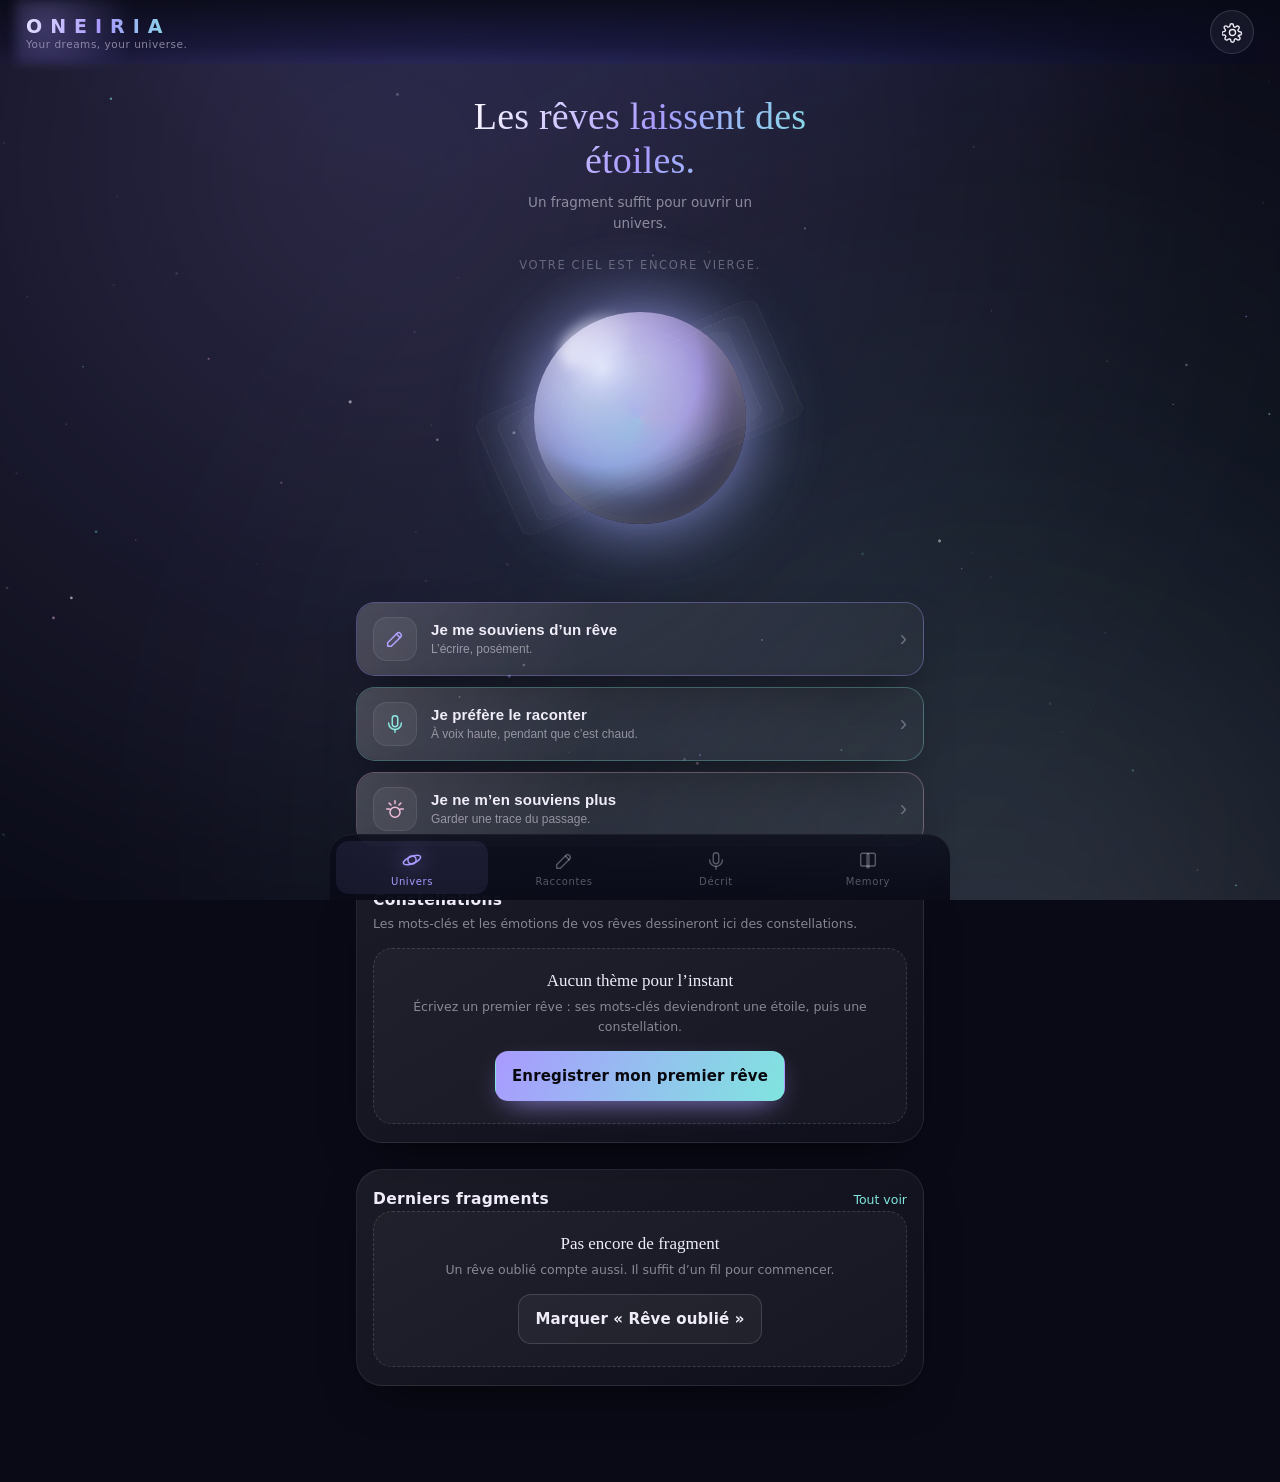
==== commit be10e6b8: "Fix indentation for orb-stage div in index.html" ====
--- a/index.html
+++ b/index.html
@@ -44,7 +44,7 @@
       <h2 class="hero-title">Les rêves laissent des étoiles.</h2>
       <p class="hero-sub">Un fragment suffit pour ouvrir un univers.</p>
 
-            <div class="orb-stage" id="orb-stage">
+                  <div class="orb-stage" id="orb-stage">
         <div class="orb">
           <div class="orb-core"></div>
           <div class="orb-sheen"></div>
--- a/styles.css
+++ b/styles.css
@@ -139,39 +139,51 @@
 /* Satellites : agrandis, halo large, et DEUX animations simultanées —
    l'orbite par left/top (le tour de la piste) et la pulsation par transform.
    Séparer les deux propriétés est ce qui permet aux deux de cohabiter. */
-.orb-ring i{
+/* Conteneur des orbites */
+.orb-orbits{position:absolute;inset:0;display:block}
+
+/* Piste : une ellipse inclinée. Pas de box-shadow sur l'anneau lui-même —
+   dans Safari, un scaleY animé combiné à une ombre portée perd son mouvement. */
+.orb-ring{
+  position:absolute;border-radius:50%;
+  border:1px solid transparent;
+  border-top-color:rgba(247,244,255,.42);
+  border-right-color:rgba(247,244,255,.14);
+  transform:rotate(var(--tilt,-24deg)) scaleY(var(--squash,.42));
+  will-change:transform;
+}
+.orb-ring.empty{animation:none;opacity:.5}
+.orb-ring.empty.r1{border-top-color:rgba(247,244,255,.30)}
+.orb-ring.empty.r2{inset:14%;border-top-color:rgba(128,229,223,.28)}
+.orb-ring.empty.r3{inset:2%;border-top-color:rgba(242,182,216,.24)}
+
+/* Satellite : DEUX animations sur deux propriétés distinctes.
+   L'orbite utilise left/top, la pulsation utilise transform — c'est la seule
+   façon pour que les deux tournent en même temps dans Safari. */
+.orb-ring.sat i{
   position:absolute;display:block;
   width:7.5%;height:7.5%;min-width:19px;min-height:19px;
-  border-radius:50%;
+  border-radius:50%;cursor:pointer;
   background:radial-gradient(circle at 34% 28%,#FFFFFF 0%,rgba(255,255,255,.94) 24%,currentColor 72%,currentColor 100%);
-  color:var(--pearl);
-  box-shadow:0 0 0 1px rgba(255,255,255,.40),0 0 16px 4px currentColor,0 0 42px 13px rgba(247,244,255,.34);
-}
-.orb-ring i::after{
+  box-shadow:0 0 0 1px rgba(255,255,255,.38),0 0 14px 3px currentColor,0 0 34px 10px rgba(247,244,255,.22);
+  animation:satOrbit var(--dur,24s) linear var(--d-off,0s) infinite,
+            satPulse 3.6s ease-in-out infinite;
+  transition:filter .2s;
+}
+.orb-ring.sat i:active{filter:brightness(1.4)}
+.orb-ring.sat i::after{
   content:"";position:absolute;inset:-130%;border-radius:50%;
   background:radial-gradient(circle,currentColor,transparent 66%);
-  opacity:.34;pointer-events:none;
-}
-.r1 i{animation:orbit1 14s linear infinite, satPulse 3.6s ease-in-out infinite}
-.r2 i{color:var(--turquoise);animation:orbit2 20s linear infinite, satPulse 3.6s ease-in-out 1.2s infinite;box-shadow:0 0 0 1px rgba(255,255,255,.34),0 0 16px 4px currentColor,0 0 42px 13px rgba(128,229,223,.34)}
-.r3 i{color:var(--rose);width:6%;height:6%;min-width:16px;min-height:16px;animation:orbit3 28s linear infinite, satPulse 4.4s ease-in-out 2.2s infinite;box-shadow:0 0 0 1px rgba(255,255,255,.30),0 0 14px 4px currentColor,0 0 36px 11px rgba(242,182,216,.32)}
-
-/* Tour complet de la piste, en pourcentage de l'anneau (les valeurs
-   dépassent légèrement les bornes pour que le satellite frôle le bord). */
-@keyframes orbit1{
-  0%{left:50%;top:-3.75%} 25%{left:96.25%;top:50%}
-  50%{left:50%;top:103.75%} 75%{left:-3.75%;top:50%}
-  100%{left:50%;top:-3.75%}
-}
-@keyframes orbit2{
-  0%{left:30%;top:103.75%} 25%{left:-3.75%;top:50%}
-  50%{left:50%;top:-3.75%} 75%{left:103.75%;top:50%}
-  100%{left:30%;top:103.75%}
-}
-@keyframes orbit3{
-  0%{left:97%;top:50%} 25%{left:50%;top:97%}
-  50%{left:3%;top:50%} 75%{left:50%;top:3%}
-  100%{left:97%;top:50%}
+  opacity:.30;pointer-events:none;
+}
+
+/* Orbite : le satellite décrit un cercle, alors que sa piste est aplatie
+   par scaleY. On compense en parcourant une ellipse, pas un cercle. */
+@keyframes satOrbit{
+  0%  {left:calc(50% + 50% * var(--cos0,1)); top:calc(50% + 50% * var(--sin0,0))}
+  100%{left:50%; top:50%}
+}
+@keyframes satPulse{0%,100%{transform:scale(1);opacity:.9}50%{transform:scale(1.2);opacity:1}}
 }
 @keyframes satPulse{0%,100%{transform:scale(1);opacity:.9}50%{transform:scale(1.22);opacity:1}}
 
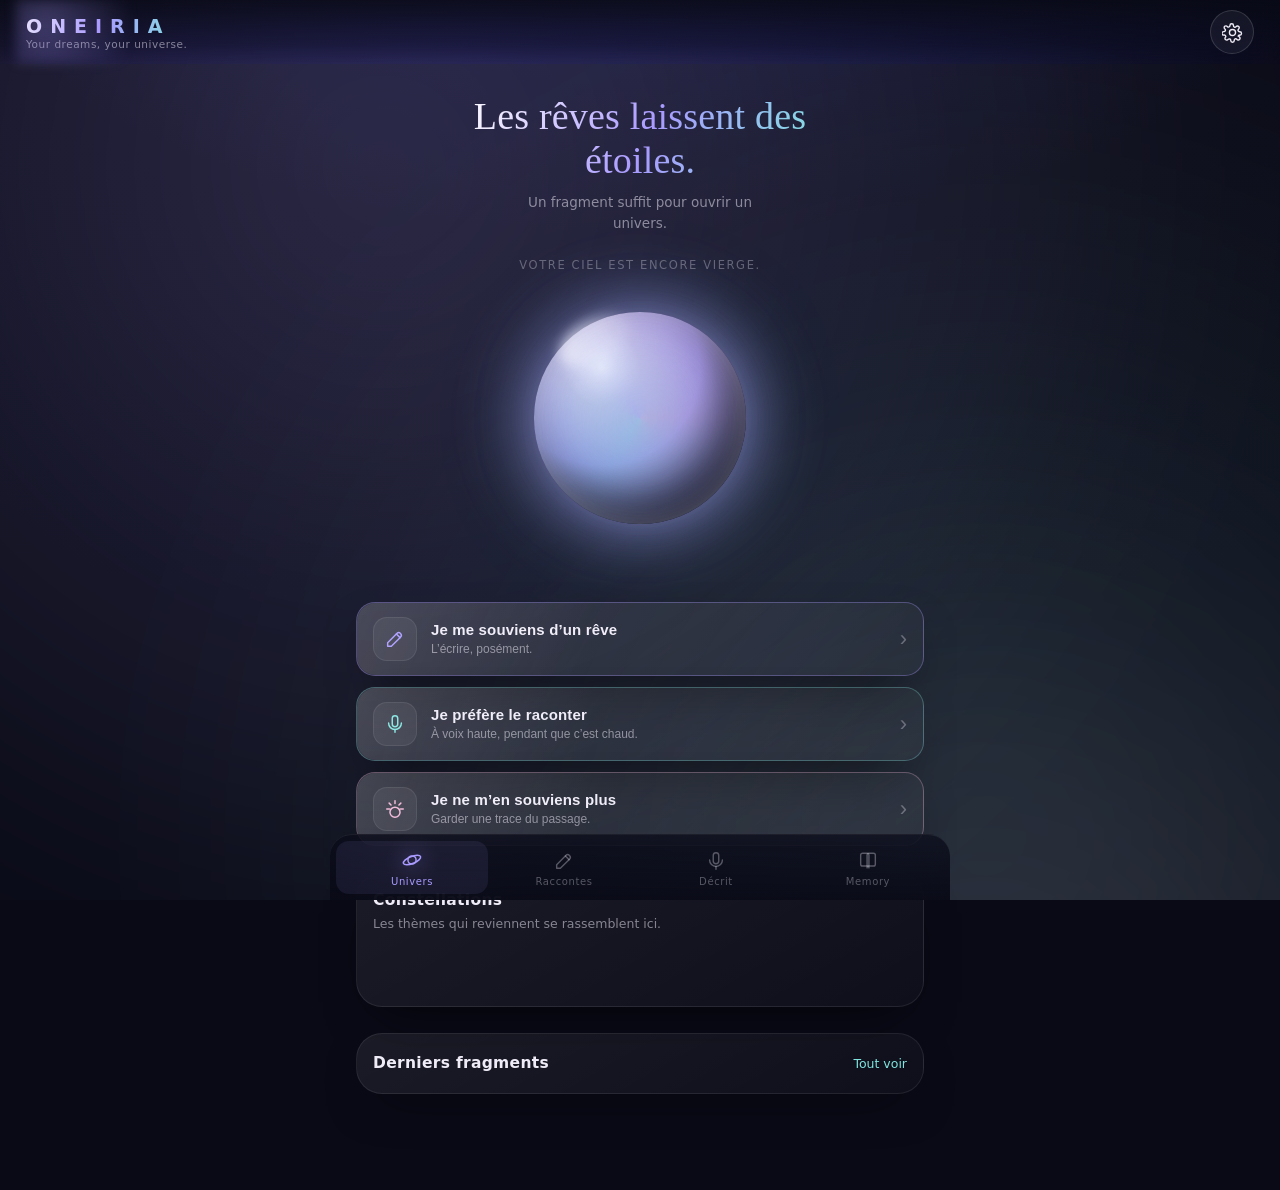
==== commit 5f0f4046: "Fix formatting in index.html" ====
--- a/index.html
+++ b/index.html
@@ -374,7 +374,7 @@
       <li>Rien n’est chiffré : les données sont lisibles par quiconque ouvre le navigateur de cet appareil.</li>
     </ul>
   </div>
-
+<p class="tiny" id="st-storage"></p>
   <div class="settings-block">
     <h4>Sauvegarde manuelle</h4>
     <p>Exportez régulièrement un fichier JSON : il contient tous vos fragments et vos dessins.</p>
--- a/styles.css
+++ b/styles.css
@@ -131,57 +131,52 @@
 }
 /* Anneaux : pistes fines. Pas de box-shadow ici — dans Safari, un scaleX/scaleY
    animé qui cohabite avec un box-shadow sur la même couche perd son mouvement. */
-.orb-ring{position:absolute;border-radius:50%;border:1.5px solid transparent;inset:8%;will-change:transform}
-.r1{border-color:rgba(247,244,255,.18);border-top-color:rgba(247,244,255,.62);animation:tilt1 30s linear infinite}
-.r2{inset:15%;border-color:rgba(128,229,223,.15);border-top-color:rgba(128,229,223,.68);animation:tilt2 40s linear infinite reverse}
-.r3{inset:1%;border-color:rgba(242,182,216,.11);border-top-color:rgba(242,182,216,.58);animation:tilt3 52s linear infinite}
-
-/* Satellites : agrandis, halo large, et DEUX animations simultanées —
-   l'orbite par left/top (le tour de la piste) et la pulsation par transform.
-   Séparer les deux propriétés est ce qui permet aux deux de cohabiter. */
 /* Conteneur des orbites */
 .orb-orbits{position:absolute;inset:0;display:block}
 
-/* Piste : une ellipse inclinée. Pas de box-shadow sur l'anneau lui-même —
-   dans Safari, un scaleY animé combiné à une ombre portée perd son mouvement. */
+/* Piste : ellipse inclinée, IMMOBILE. Son transform n'est jamais animé —
+   une animation écraserait le scaleY et l'ellipse redeviendrait un cercle. */
 .orb-ring{
   position:absolute;border-radius:50%;
   border:1px solid transparent;
-  border-top-color:rgba(247,244,255,.42);
-  border-right-color:rgba(247,244,255,.14);
+  border-top-color:rgba(247,244,255,.40);
+  border-right-color:rgba(247,244,255,.13);
   transform:rotate(var(--tilt,-24deg)) scaleY(var(--squash,.42));
-  will-change:transform;
-}
-.orb-ring.empty{animation:none;opacity:.5}
-.orb-ring.empty.r1{border-top-color:rgba(247,244,255,.30)}
-.orb-ring.empty.r2{inset:14%;border-top-color:rgba(128,229,223,.28)}
-.orb-ring.empty.r3{inset:2%;border-top-color:rgba(242,182,216,.24)}
-
-/* Satellite : DEUX animations sur deux propriétés distinctes.
-   L'orbite utilise left/top, la pulsation utilise transform — c'est la seule
-   façon pour que les deux tournent en même temps dans Safari. */
+}
+.orb-ring.empty{opacity:.45}
+.orb-ring.empty.r1{border-top-color:rgba(247,244,255,.28)}
+.orb-ring.empty.r2{inset:14%;border-top-color:rgba(128,229,223,.26)}
+.orb-ring.empty.r3{inset:2%;border-top-color:rgba(242,182,216,.22)}
+
+/* Satellite : tout le mouvement est ici, en transform.
+   Chaque satellite reçoit son rayon (--r), sa durée (--dur) et son décalage. */
 .orb-ring.sat i{
   position:absolute;display:block;
+  left:50%;top:50%;
   width:7.5%;height:7.5%;min-width:19px;min-height:19px;
-  border-radius:50%;cursor:pointer;
+  margin:0;border-radius:50%;cursor:pointer;
   background:radial-gradient(circle at 34% 28%,#FFFFFF 0%,rgba(255,255,255,.94) 24%,currentColor 72%,currentColor 100%);
-  box-shadow:0 0 0 1px rgba(255,255,255,.38),0 0 14px 3px currentColor,0 0 34px 10px rgba(247,244,255,.22);
-  animation:satOrbit var(--dur,24s) linear var(--d-off,0s) infinite,
-            satPulse 3.6s ease-in-out infinite;
+  box-shadow:0 0 0 1px rgba(255,255,255,.38),0 0 14px 3px currentColor,0 0 34px 10px rgba(247,244,255,.20);
+  animation:satOrbit var(--dur,24s) linear var(--d-off,0s) infinite;
   transition:filter .2s;
 }
-.orb-ring.sat i:active{filter:brightness(1.4)}
+.orb-ring.sat i:active{filter:brightness(1.45)}
 .orb-ring.sat i::after{
   content:"";position:absolute;inset:-130%;border-radius:50%;
   background:radial-gradient(circle,currentColor,transparent 66%);
   opacity:.30;pointer-events:none;
 }
 
-/* Orbite : le satellite décrit un cercle, alors que sa piste est aplatie
-   par scaleY. On compense en parcourant une ellipse, pas un cercle. */
+/* Le satellite décrit son orbite : quatre points cardinaux suffisent,
+   le navigateur interpole entre eux. Le `translateX` est en pourcentage
+   de la SCÈNE grâce à --r, ce qui le rend indépendant de la taille du satellite. */
 @keyframes satOrbit{
-  0%  {left:calc(50% + 50% * var(--cos0,1)); top:calc(50% + 50% * var(--sin0,0))}
-  100%{left:50%; top:50%}
+  0%  {transform:translate(-50%,-50%) rotate(0deg)   translateX(var(--r,42%)) rotate(0deg)}
+  25% {transform:translate(-50%,-50%) rotate(90deg)  translateX(var(--r,42%)) rotate(-90deg)}
+  50% {transform:translate(-50%,-50%) rotate(180deg) translateX(var(--r,42%)) rotate(-180deg)}
+  75% {transform:translate(-50%,-50%) rotate(270deg) translateX(var(--r,42%)) rotate(-270deg)}
+  100%{transform:translate(-50%,-50%) rotate(360deg) translateX(var(--r,42%)) rotate(-360deg)}
+}
 }
 @keyframes satPulse{0%,100%{transform:scale(1);opacity:.9}50%{transform:scale(1.2);opacity:1}}
 }
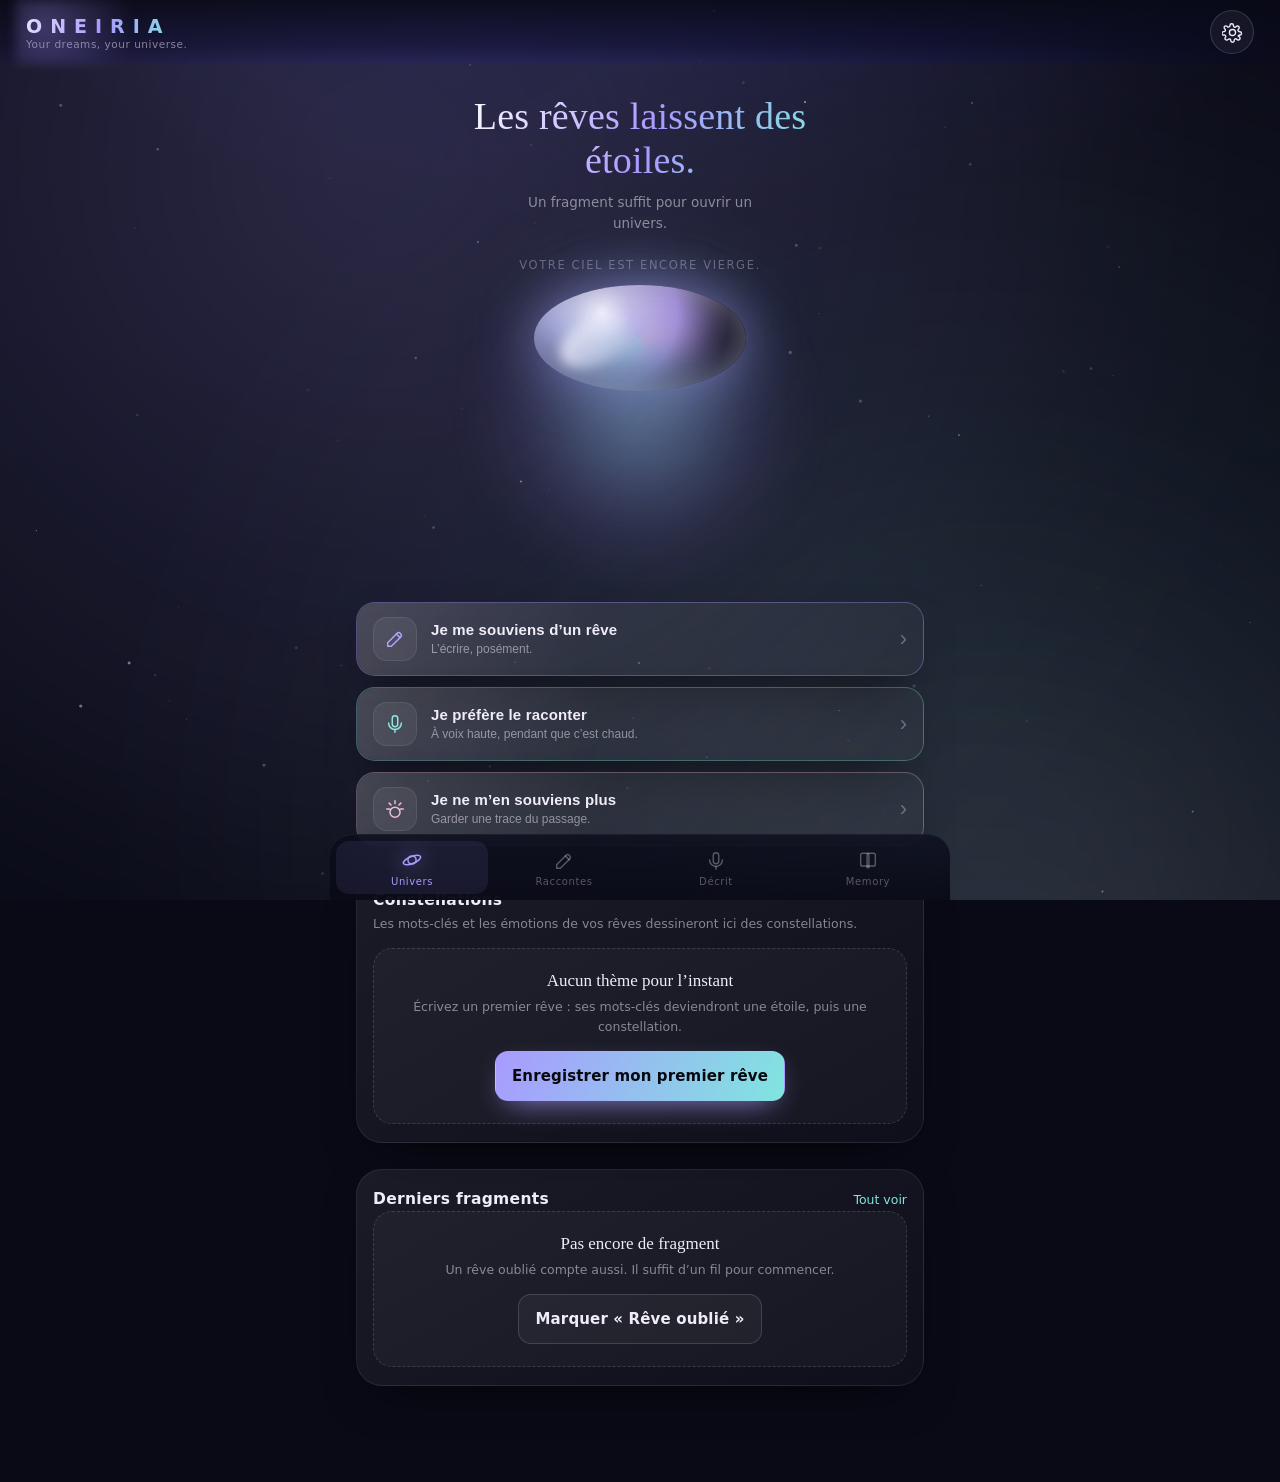
==== commit 52094238: "Add files via upload" ====
--- a/index.html
+++ b/index.html
@@ -44,7 +44,7 @@
       <h2 class="hero-title">Les rêves laissent des étoiles.</h2>
       <p class="hero-sub">Un fragment suffit pour ouvrir un univers.</p>
 
-                  <div class="orb-stage" id="orb-stage">
+      <div class="orb-stage" id="orb-stage">
         <div class="orb">
           <div class="orb-core"></div>
           <div class="orb-sheen"></div>
@@ -374,7 +374,7 @@
       <li>Rien n’est chiffré : les données sont lisibles par quiconque ouvre le navigateur de cet appareil.</li>
     </ul>
   </div>
-<p class="tiny" id="st-storage"></p>
+
   <div class="settings-block">
     <h4>Sauvegarde manuelle</h4>
     <p>Exportez régulièrement un fichier JSON : il contient tous vos fragments et vos dessins.</p>
--- a/styles.css
+++ b/styles.css
@@ -131,54 +131,47 @@
 }
 /* Anneaux : pistes fines. Pas de box-shadow ici — dans Safari, un scaleX/scaleY
    animé qui cohabite avec un box-shadow sur la même couche perd son mouvement. */
-/* Conteneur des orbites */
-.orb-orbits{position:absolute;inset:0;display:block}
-
-/* Piste : ellipse inclinée, IMMOBILE. Son transform n'est jamais animé —
-   une animation écraserait le scaleY et l'ellipse redeviendrait un cercle. */
-.orb-ring{
-  position:absolute;border-radius:50%;
-  border:1px solid transparent;
-  border-top-color:rgba(247,244,255,.40);
-  border-right-color:rgba(247,244,255,.13);
-  transform:rotate(var(--tilt,-24deg)) scaleY(var(--squash,.42));
-}
-.orb-ring.empty{opacity:.45}
-.orb-ring.empty.r1{border-top-color:rgba(247,244,255,.28)}
-.orb-ring.empty.r2{inset:14%;border-top-color:rgba(128,229,223,.26)}
-.orb-ring.empty.r3{inset:2%;border-top-color:rgba(242,182,216,.22)}
-
-/* Satellite : tout le mouvement est ici, en transform.
-   Chaque satellite reçoit son rayon (--r), sa durée (--dur) et son décalage. */
-.orb-ring.sat i{
+.orb-ring{position:absolute;border-radius:50%;border:1.5px solid transparent;inset:8%;will-change:transform}
+.r1{border-color:rgba(247,244,255,.18);border-top-color:rgba(247,244,255,.62);animation:tilt1 30s linear infinite}
+.r2{inset:15%;border-color:rgba(128,229,223,.15);border-top-color:rgba(128,229,223,.68);animation:tilt2 40s linear infinite reverse}
+.r3{inset:1%;border-color:rgba(242,182,216,.11);border-top-color:rgba(242,182,216,.58);animation:tilt3 52s linear infinite}
+
+/* Satellites : agrandis, halo large, et DEUX animations simultanées —
+   l'orbite par left/top (le tour de la piste) et la pulsation par transform.
+   Séparer les deux propriétés est ce qui permet aux deux de cohabiter. */
+.orb-ring i{
   position:absolute;display:block;
-  left:50%;top:50%;
   width:7.5%;height:7.5%;min-width:19px;min-height:19px;
-  margin:0;border-radius:50%;cursor:pointer;
+  border-radius:50%;
   background:radial-gradient(circle at 34% 28%,#FFFFFF 0%,rgba(255,255,255,.94) 24%,currentColor 72%,currentColor 100%);
-  box-shadow:0 0 0 1px rgba(255,255,255,.38),0 0 14px 3px currentColor,0 0 34px 10px rgba(247,244,255,.20);
-  animation:satOrbit var(--dur,24s) linear var(--d-off,0s) infinite;
-  transition:filter .2s;
-}
-.orb-ring.sat i:active{filter:brightness(1.45)}
-.orb-ring.sat i::after{
+  color:var(--pearl);
+  box-shadow:0 0 0 1px rgba(255,255,255,.40),0 0 16px 4px currentColor,0 0 42px 13px rgba(247,244,255,.34);
+}
+.orb-ring i::after{
   content:"";position:absolute;inset:-130%;border-radius:50%;
   background:radial-gradient(circle,currentColor,transparent 66%);
-  opacity:.30;pointer-events:none;
-}
-
-/* Le satellite décrit son orbite : quatre points cardinaux suffisent,
-   le navigateur interpole entre eux. Le `translateX` est en pourcentage
-   de la SCÈNE grâce à --r, ce qui le rend indépendant de la taille du satellite. */
-@keyframes satOrbit{
-  0%  {transform:translate(-50%,-50%) rotate(0deg)   translateX(var(--r,42%)) rotate(0deg)}
-  25% {transform:translate(-50%,-50%) rotate(90deg)  translateX(var(--r,42%)) rotate(-90deg)}
-  50% {transform:translate(-50%,-50%) rotate(180deg) translateX(var(--r,42%)) rotate(-180deg)}
-  75% {transform:translate(-50%,-50%) rotate(270deg) translateX(var(--r,42%)) rotate(-270deg)}
-  100%{transform:translate(-50%,-50%) rotate(360deg) translateX(var(--r,42%)) rotate(-360deg)}
-}
-}
-@keyframes satPulse{0%,100%{transform:scale(1);opacity:.9}50%{transform:scale(1.2);opacity:1}}
+  opacity:.34;pointer-events:none;
+}
+.r1 i{animation:orbit1 14s linear infinite, satPulse 3.6s ease-in-out infinite}
+.r2 i{color:var(--turquoise);animation:orbit2 20s linear infinite, satPulse 3.6s ease-in-out 1.2s infinite;box-shadow:0 0 0 1px rgba(255,255,255,.34),0 0 16px 4px currentColor,0 0 42px 13px rgba(128,229,223,.34)}
+.r3 i{color:var(--rose);width:6%;height:6%;min-width:16px;min-height:16px;animation:orbit3 28s linear infinite, satPulse 4.4s ease-in-out 2.2s infinite;box-shadow:0 0 0 1px rgba(255,255,255,.30),0 0 14px 4px currentColor,0 0 36px 11px rgba(242,182,216,.32)}
+
+/* Tour complet de la piste, en pourcentage de l'anneau (les valeurs
+   dépassent légèrement les bornes pour que le satellite frôle le bord). */
+@keyframes orbit1{
+  0%{left:50%;top:-3.75%} 25%{left:96.25%;top:50%}
+  50%{left:50%;top:103.75%} 75%{left:-3.75%;top:50%}
+  100%{left:50%;top:-3.75%}
+}
+@keyframes orbit2{
+  0%{left:30%;top:103.75%} 25%{left:-3.75%;top:50%}
+  50%{left:50%;top:-3.75%} 75%{left:103.75%;top:50%}
+  100%{left:30%;top:103.75%}
+}
+@keyframes orbit3{
+  0%{left:97%;top:50%} 25%{left:50%;top:97%}
+  50%{left:3%;top:50%} 75%{left:50%;top:3%}
+  100%{left:97%;top:50%}
 }
 @keyframes satPulse{0%,100%{transform:scale(1);opacity:.9}50%{transform:scale(1.22);opacity:1}}
 
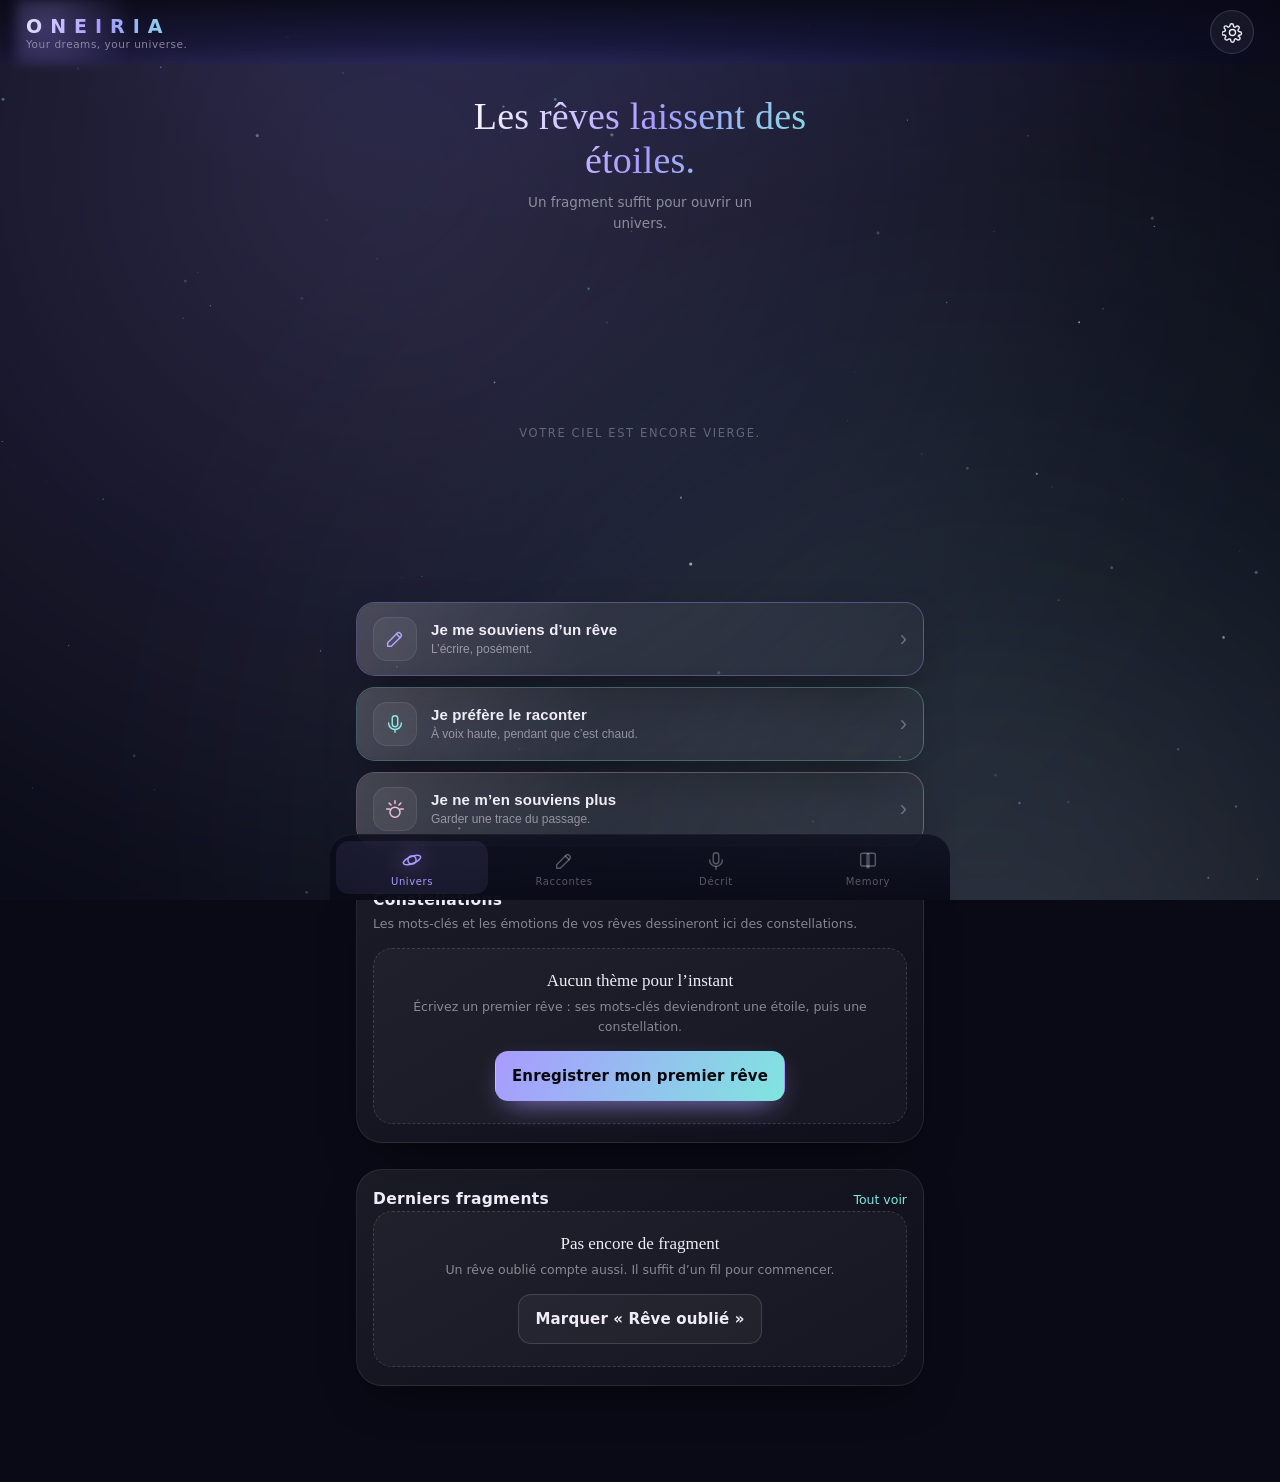
==== commit 67dcb4d4: "Update index.html" ====
--- a/index.html
+++ b/index.html
@@ -44,14 +44,8 @@
       <h2 class="hero-title">Les rêves laissent des étoiles.</h2>
       <p class="hero-sub">Un fragment suffit pour ouvrir un univers.</p>
 
-      <div class="orb-stage" id="orb-stage">
-        <div class="orb">
-          <div class="orb-core"></div>
-          <div class="orb-sheen"></div>
-          <div class="orb-orbits" id="orb-orbits"></div>
-          <div class="orb-halo h1"></div>
-          <div class="orb-halo h2"></div>
-        </div>
+            <div class="orb-stage" id="orb-stage">
+        <canvas id="orb-canvas" aria-label="Ciel de vos rêves"></canvas>
         <div class="orb-caption" id="orb-caption">Votre ciel est encore vierge.</div>
       </div>
     </div>
--- a/styles.css
+++ b/styles.css
@@ -131,49 +131,45 @@
 }
 /* Anneaux : pistes fines. Pas de box-shadow ici — dans Safari, un scaleX/scaleY
    animé qui cohabite avec un box-shadow sur la même couche perd son mouvement. */
-.orb-ring{position:absolute;border-radius:50%;border:1.5px solid transparent;inset:8%;will-change:transform}
-.r1{border-color:rgba(247,244,255,.18);border-top-color:rgba(247,244,255,.62);animation:tilt1 30s linear infinite}
-.r2{inset:15%;border-color:rgba(128,229,223,.15);border-top-color:rgba(128,229,223,.68);animation:tilt2 40s linear infinite reverse}
-.r3{inset:1%;border-color:rgba(242,182,216,.11);border-top-color:rgba(242,182,216,.58);animation:tilt3 52s linear infinite}
-
-/* Satellites : agrandis, halo large, et DEUX animations simultanées —
-   l'orbite par left/top (le tour de la piste) et la pulsation par transform.
-   Séparer les deux propriétés est ce qui permet aux deux de cohabiter. */
-.orb-ring i{
-  position:absolute;display:block;
-  width:7.5%;height:7.5%;min-width:19px;min-height:19px;
-  border-radius:50%;
-  background:radial-gradient(circle at 34% 28%,#FFFFFF 0%,rgba(255,255,255,.94) 24%,currentColor 72%,currentColor 100%);
-  color:var(--pearl);
-  box-shadow:0 0 0 1px rgba(255,255,255,.40),0 0 16px 4px currentColor,0 0 42px 13px rgba(247,244,255,.34);
-}
-.orb-ring i::after{
-  content:"";position:absolute;inset:-130%;border-radius:50%;
+/* ---------- Pistes décoratives ---------- */
+.orb-ring{
+  position:absolute;border-radius:50%;
+  border:1px solid transparent;
+  border-top-color:rgba(247,244,255,.30);
+  border-right-color:rgba(247,244,255,.09);
+  transform:rotate(var(--tilt,-24deg)) scaleY(var(--squash,.42));
+}
+.orb-ring.empty{opacity:.5}
+
+/* ---------- Satellites ----------
+   Posés directement dans .orb-orbits, JAMAIS dans une piste : un enfant
+   hérite du scaleY de son parent, ce qui les aplatissait en traits invisibles. */
+.sat{
+  position:absolute;left:0;top:0;margin:0;padding:0;
+  width:8%;height:8%;min-width:20px;min-height:20px;
+  border:none;border-radius:50%;cursor:pointer;
+  background:radial-gradient(circle at 34% 28%,#FFFFFF 0%,rgba(255,255,255,.95) 22%,currentColor 70%,currentColor 100%);
+  box-shadow:0 0 0 1px rgba(255,255,255,.42),0 0 16px 4px currentColor,0 0 40px 12px rgba(247,244,255,.30);
+  animation:satTravel var(--dur,24s) linear var(--d-off,0s) infinite,
+            satPulse 3.6s ease-in-out infinite;
+  will-change:transform;
+}
+.sat::after{
+  content:"";position:absolute;inset:-120%;border-radius:50%;
   background:radial-gradient(circle,currentColor,transparent 66%);
-  opacity:.34;pointer-events:none;
-}
-.r1 i{animation:orbit1 14s linear infinite, satPulse 3.6s ease-in-out infinite}
-.r2 i{color:var(--turquoise);animation:orbit2 20s linear infinite, satPulse 3.6s ease-in-out 1.2s infinite;box-shadow:0 0 0 1px rgba(255,255,255,.34),0 0 16px 4px currentColor,0 0 42px 13px rgba(128,229,223,.34)}
-.r3 i{color:var(--rose);width:6%;height:6%;min-width:16px;min-height:16px;animation:orbit3 28s linear infinite, satPulse 4.4s ease-in-out 2.2s infinite;box-shadow:0 0 0 1px rgba(255,255,255,.30),0 0 14px 4px currentColor,0 0 36px 11px rgba(242,182,216,.32)}
-
-/* Tour complet de la piste, en pourcentage de l'anneau (les valeurs
-   dépassent légèrement les bornes pour que le satellite frôle le bord). */
-@keyframes orbit1{
-  0%{left:50%;top:-3.75%} 25%{left:96.25%;top:50%}
-  50%{left:50%;top:103.75%} 75%{left:-3.75%;top:50%}
-  100%{left:50%;top:-3.75%}
-}
-@keyframes orbit2{
-  0%{left:30%;top:103.75%} 25%{left:-3.75%;top:50%}
-  50%{left:50%;top:-3.75%} 75%{left:103.75%;top:50%}
-  100%{left:30%;top:103.75%}
-}
-@keyframes orbit3{
-  0%{left:97%;top:50%} 25%{left:50%;top:97%}
-  50%{left:3%;top:50%} 75%{left:50%;top:3%}
-  100%{left:97%;top:50%}
-}
-@keyframes satPulse{0%,100%{transform:scale(1);opacity:.9}50%{transform:scale(1.22);opacity:1}}
+  opacity:.30;pointer-events:none;
+}
+.sat:active{filter:brightness(1.5)}
+
+/* Parcours : ellipse décrite par translate, en pixels via --rx et --ry. */
+@keyframes satTravel{
+  0%  {transform:translate(calc(var(--cx) + var(--rx)), calc(var(--cy)))}
+  25% {transform:translate(calc(var(--cx)), calc(var(--cy) + var(--ry)))}
+  50% {transform:translate(calc(var(--cx) - var(--rx)), calc(var(--cy)))}
+  75% {transform:translate(calc(var(--cx)), calc(var(--cy) - var(--ry)))}
+  100%{transform:translate(calc(var(--cx) + var(--rx)), calc(var(--cy)))}
+}
+@keyframes satPulse{0%,100%{opacity:.88}50%{opacity:1}}
 
 /* Inclinaison des pistes : tour complet lent, en gardant l'aplatissement. */
 @keyframes tilt1{
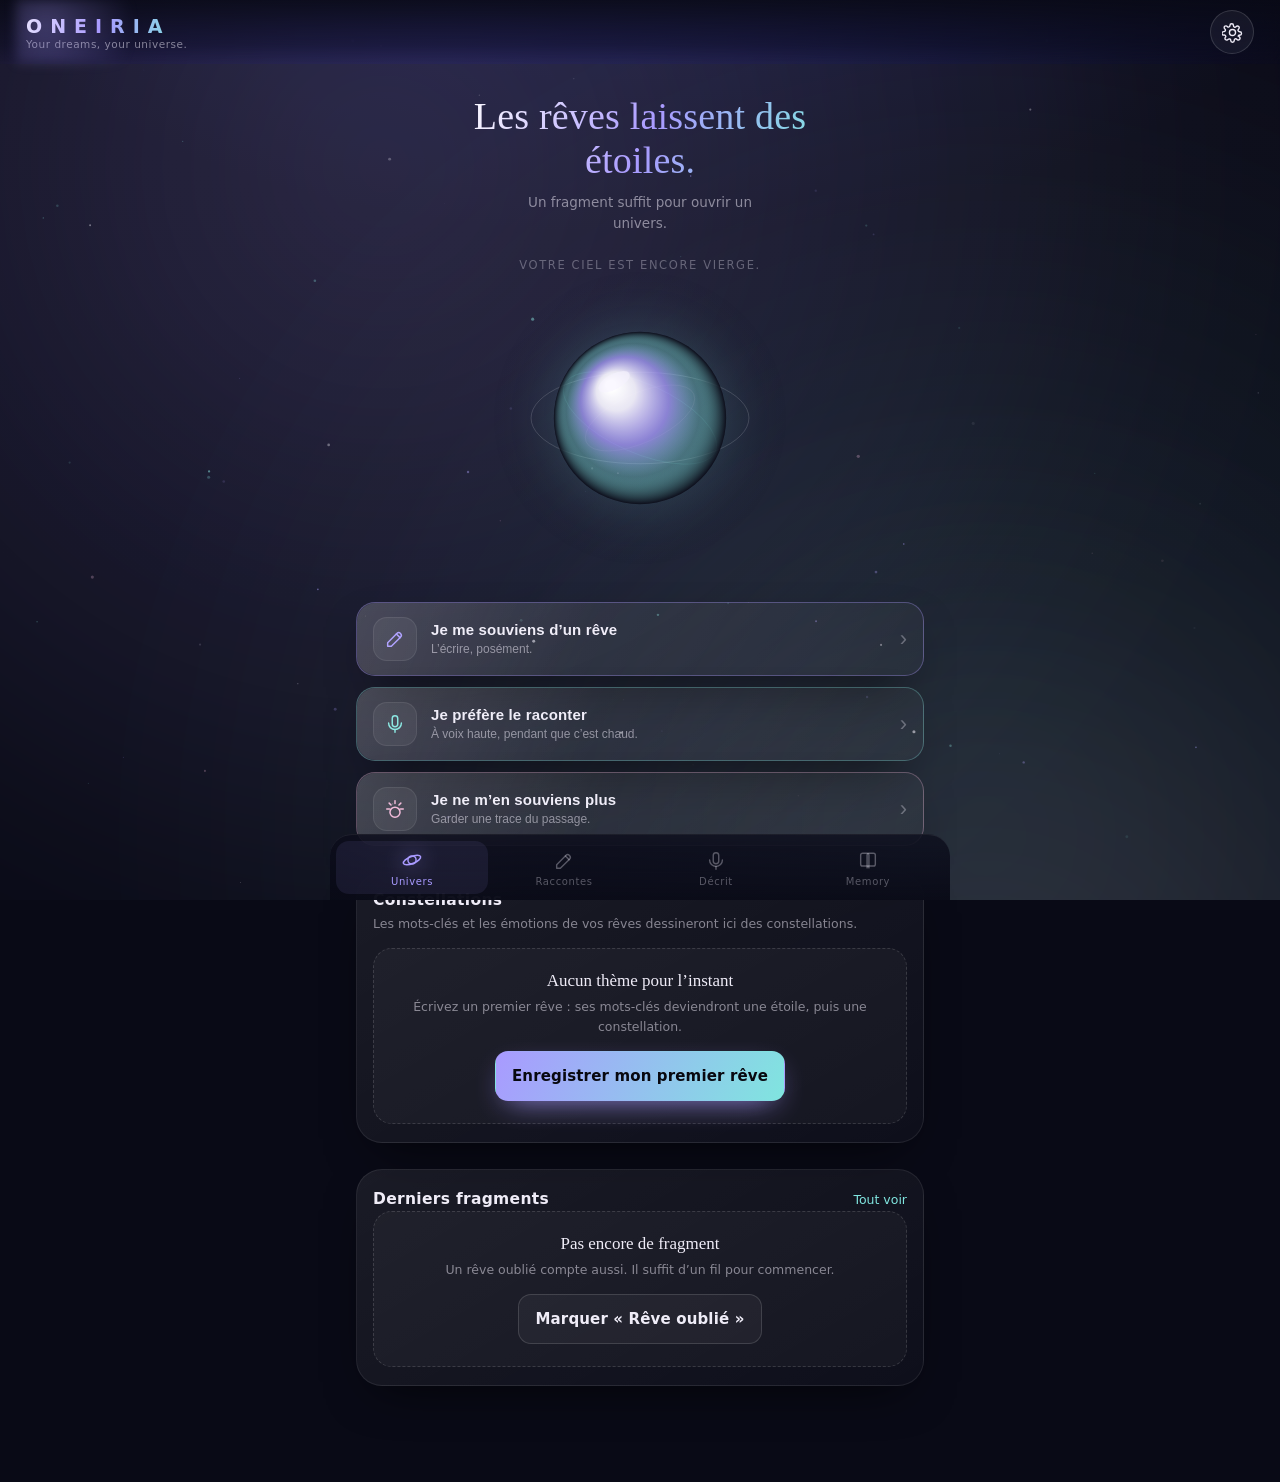
==== commit cf24e3fc: "Add files via upload" ====
--- a/index.html
+++ b/index.html
@@ -44,8 +44,8 @@
       <h2 class="hero-title">Les rêves laissent des étoiles.</h2>
       <p class="hero-sub">Un fragment suffit pour ouvrir un univers.</p>
 
-            <div class="orb-stage" id="orb-stage">
-        <canvas id="orb-canvas" aria-label="Ciel de vos rêves"></canvas>
+      <div class="orb-stage" id="orb-stage">
+        <canvas id="orb-canvas" aria-label="Ciel de vos rêves — un satellite par rêve enregistré"></canvas>
         <div class="orb-caption" id="orb-caption">Votre ciel est encore vierge.</div>
       </div>
     </div>
--- a/styles.css
+++ b/styles.css
@@ -113,80 +113,15 @@
 .orb-stage{position:relative;margin:24px auto 6px;width:min(72vw,268px);aspect-ratio:1}
 .orb{position:absolute;inset:0;display:grid;place-items:center;animation:orbFloat 9s ease-in-out infinite}
 @keyframes orbFloat{0%,100%{transform:translateY(-6px)}50%{transform:translateY(6px)}}
-.orb-core{
-  width:66%;height:66%;border-radius:50%;position:relative;
-  background:
-    radial-gradient(circle at 32% 26%,rgba(255,255,255,.94),rgba(247,244,255,.55) 18%,rgba(169,154,255,.55) 46%,rgba(11,11,24,.92) 78%),
-    conic-gradient(from 210deg,rgba(128,229,223,.7),rgba(169,154,255,.72),rgba(242,182,216,.66),rgba(128,229,223,.7));
-  box-shadow:
-    inset 0 0 34px rgba(255,255,255,.34),
-    inset -12px -18px 42px rgba(9,10,22,.7),
-    0 0 56px -6px rgba(169,154,255,.6),
-    0 0 110px -18px rgba(128,229,223,.42);
-}
-.orb-sheen{
-  position:absolute;top:19%;left:24%;width:24%;height:14%;border-radius:50%;
-  background:linear-gradient(120deg,rgba(255,255,255,.85),transparent);
-  filter:blur(6px);transform:rotate(-28deg);pointer-events:none;
-}
-/* Anneaux : pistes fines. Pas de box-shadow ici — dans Safari, un scaleX/scaleY
-   animé qui cohabite avec un box-shadow sur la même couche perd son mouvement. */
-/* ---------- Pistes décoratives ---------- */
-.orb-ring{
-  position:absolute;border-radius:50%;
-  border:1px solid transparent;
-  border-top-color:rgba(247,244,255,.30);
-  border-right-color:rgba(247,244,255,.09);
-  transform:rotate(var(--tilt,-24deg)) scaleY(var(--squash,.42));
-}
-.orb-ring.empty{opacity:.5}
-
-/* ---------- Satellites ----------
-   Posés directement dans .orb-orbits, JAMAIS dans une piste : un enfant
-   hérite du scaleY de son parent, ce qui les aplatissait en traits invisibles. */
-.sat{
-  position:absolute;left:0;top:0;margin:0;padding:0;
-  width:8%;height:8%;min-width:20px;min-height:20px;
-  border:none;border-radius:50%;cursor:pointer;
-  background:radial-gradient(circle at 34% 28%,#FFFFFF 0%,rgba(255,255,255,.95) 22%,currentColor 70%,currentColor 100%);
-  box-shadow:0 0 0 1px rgba(255,255,255,.42),0 0 16px 4px currentColor,0 0 40px 12px rgba(247,244,255,.30);
-  animation:satTravel var(--dur,24s) linear var(--d-off,0s) infinite,
-            satPulse 3.6s ease-in-out infinite;
-  will-change:transform;
-}
-.sat::after{
-  content:"";position:absolute;inset:-120%;border-radius:50%;
-  background:radial-gradient(circle,currentColor,transparent 66%);
-  opacity:.30;pointer-events:none;
-}
-.sat:active{filter:brightness(1.5)}
-
-/* Parcours : ellipse décrite par translate, en pixels via --rx et --ry. */
-@keyframes satTravel{
-  0%  {transform:translate(calc(var(--cx) + var(--rx)), calc(var(--cy)))}
-  25% {transform:translate(calc(var(--cx)), calc(var(--cy) + var(--ry)))}
-  50% {transform:translate(calc(var(--cx) - var(--rx)), calc(var(--cy)))}
-  75% {transform:translate(calc(var(--cx)), calc(var(--cy) - var(--ry)))}
-  100%{transform:translate(calc(var(--cx) + var(--rx)), calc(var(--cy)))}
-}
-@keyframes satPulse{0%,100%{opacity:.88}50%{opacity:1}}
-
-/* Inclinaison des pistes : tour complet lent, en gardant l'aplatissement. */
-@keyframes tilt1{
-  0%{transform:rotate(-24deg) scaleX(1.06)}
-  100%{transform:rotate(336deg) scaleX(1.06)}
-}
-@keyframes tilt2{
-  0%{transform:rotate(22deg) scaleX(1.14)}
-  100%{transform:rotate(382deg) scaleX(1.14)}
-}
-@keyframes tilt3{
-  0%{transform:rotate(64deg) scaleY(.5)}
-  100%{transform:rotate(424deg) scaleY(.5)}
-}
-@keyframes spin1{to{transform:rotate(336deg) scaleX(1.06)}}
-@keyframes spin2{to{transform:rotate(382deg) scaleX(1.14)}}
-@keyframes spin3{to{transform:rotate(424deg) scaleY(.5)}}
+/* ---------- Ciel des rêves ----------
+   La sphère, ses orbites et un satellite par rêve sont dessinés sur un
+   canvas, par le moteur JavaScript. Aucune animation CSS ici : le rendu
+   est donc identique dans tous les navigateurs. */
+#orb-canvas{
+  position:absolute;inset:0;
+  display:block;width:100%;height:100%;
+  touch-action:manipulation;cursor:pointer;
+}
 .orb-halo{position:absolute;border-radius:50%;filter:blur(20px);pointer-events:none}
 .h1{inset:-6%;background:radial-gradient(circle,rgba(169,154,255,.30),transparent 66%);animation:pulse 6.5s ease-in-out infinite}
 .h2{inset:12%;background:radial-gradient(circle,rgba(128,229,223,.22),transparent 62%);animation:pulse 8.5s ease-in-out infinite reverse}
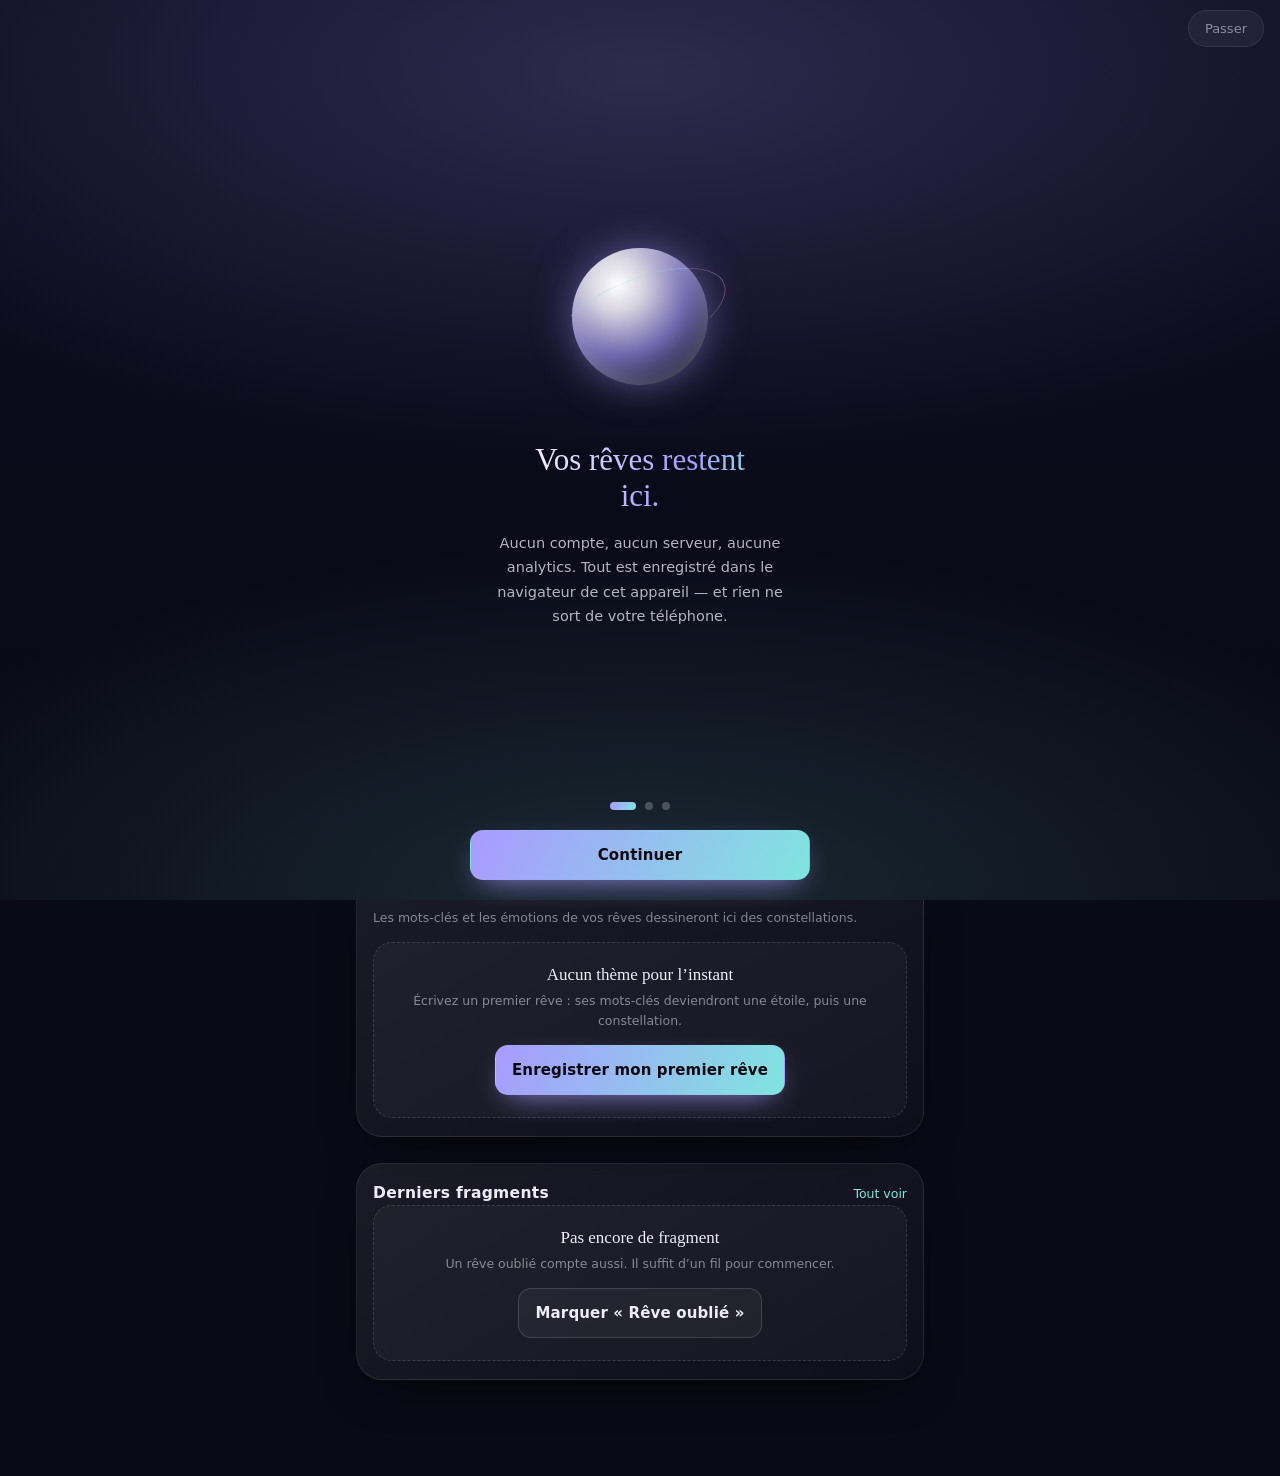
==== commit 57f33146: "Add files via upload" ====
--- a/index.html
+++ b/index.html
@@ -393,6 +393,14 @@
     <p>Aucune analytics, aucune publicité, aucun envoi de vos rêves à un service externe. La dictée utilise la reconnaissance vocale du navigateur lorsque celle-ci est disponible — selon le navigateur, la voix peut alors être traitée par le service du fournisseur (Apple, Google). Oneiria ne l’enregistre pas.</p>
   </div>
 
+  <div class="settings-block">
+    <h4>Introduction</h4>
+    <p>La présentation affichée au premier lancement : les trois gestes de Oneiria et la promesse de confidentialité. Elle ne réapparaît jamais toute seule.</p>
+    <div class="settings-actions">
+      <button class="btn subtle" id="st-intro" type="button">Revoir l’introduction</button>
+    </div>
+  </div>
+
   <div class="settings-block danger-zone">
     <h4>Zone sensible</h4>
     <p>La suppression est définitive et immédiate. Pensez à exporter avant.</p>
@@ -414,6 +422,49 @@
   </div>
 </section>
 
+<!-- ============ INTRODUCTION (premier lancement) ============ -->
+<section class="intro" id="intro" role="dialog" aria-modal="true" aria-labelledby="intro-t1" hidden>
+  <button class="intro-skip" id="intro-skip" type="button">Passer</button>
+
+  <div class="intro-track" id="intro-track">
+
+    <article class="intro-slide" data-slide="0">
+      <div class="intro-art" aria-hidden="true">
+        <span class="ia-orb"></span>
+        <span class="ia-ring"></span>
+      </div>
+      <h2 id="intro-t1">Vos rêves restent ici.</h2>
+      <p>Aucun compte, aucun serveur, aucune analytics. Tout est enregistré dans le navigateur de cet appareil — et rien ne sort de votre téléphone.</p>
+    </article>
+
+    <article class="intro-slide" data-slide="1">
+      <div class="intro-art steps" aria-hidden="true">
+        <span><svg viewBox="0 0 24 24"><path d="M4 20h4l10-10a2.8 2.8 0 0 0-4-4L4 16v4Z"/></svg></span>
+        <span><svg viewBox="0 0 24 24"><path d="M12 3a3 3 0 0 1 3 3v6a3 3 0 0 1-6 0V6a3 3 0 0 1 3-3Z"/><path d="M5 11a7 7 0 0 0 14 0"/><path d="M12 18v3"/></svg></span>
+        <span><svg viewBox="0 0 24 24"><circle cx="12" cy="12" r="4.2"/><ellipse cx="12" cy="12" rx="9.5" ry="3.6" transform="rotate(-22 12 12)"/></svg></span>
+      </div>
+      <h2>Écrire. Dessiner. Retrouver.</h2>
+      <p>Notez un rêve ou dictez-le. Donnez-lui une forme au doigt. Puis laissez vos thèmes dessiner des constellations, et chaque rêve allumer un satellite dans votre ciel.</p>
+    </article>
+
+    <article class="intro-slide" data-slide="2">
+      <div class="intro-art alone" aria-hidden="true">
+        <span class="ia-small a"></span>
+        <span class="ia-small b"></span>
+        <span class="ia-small c"></span>
+      </div>
+      <h2>Un fragment suffit.</h2>
+      <p>Même « Rêve oublié » compte. Commencez par une phrase, ce soir — le reste viendra avec les nuits.</p>
+    </article>
+
+  </div>
+
+  <div class="intro-foot">
+    <div class="intro-dots" id="intro-dots" role="tablist" aria-label="Étapes de l’introduction"></div>
+    <button class="btn primary" id="intro-next" type="button">Continuer</button>
+  </div>
+</section>
+
 <div class="toasts" id="toasts" aria-live="polite" aria-atomic="false"></div>
 
 <script src="app.js" defer></script>
--- a/styles.css
+++ b/styles.css
@@ -110,7 +110,7 @@
 .hero-sub{margin:10px auto 0;max-width:32ch;font-size:13.5px;line-height:1.55;color:var(--ink-3)}
 
 /* ---------- Sphère ---------- */
-.orb-stage{position:relative;margin:24px auto 6px;width:min(72vw,268px);aspect-ratio:1}
+.orb-stage{position:relative;margin:18px auto 4px;width:min(66vw,248px);aspect-ratio:1}
 .orb{position:absolute;inset:0;display:grid;place-items:center;animation:orbFloat 9s ease-in-out infinite}
 @keyframes orbFloat{0%,100%{transform:translateY(-6px)}50%{transform:translateY(6px)}}
 /* ---------- Ciel des rêves ----------
@@ -363,7 +363,7 @@
 .filters{display:flex;gap:8px;margin-top:10px;overflow-x:auto;padding-bottom:4px;-webkit-overflow-scrolling:touch;scrollbar-width:none}
 .filters::-webkit-scrollbar{display:none}
 .fchip{
-  flex:0 0 auto;padding:8px 15px;border-radius:999px;cursor:pointer;font-family:var(--font);font-size:13px;
+  flex:0 0 auto;padding:8px 12px;border-radius:999px;cursor:pointer;font-family:var(--font);font-size:12.5px;
   border:1px solid var(--line-soft);background:rgba(255,255,255,.04);color:var(--ink-3);
   transition:all .22s cubic-bezier(.2,.8,.3,1);
 }
@@ -548,6 +548,98 @@
 .tab.active svg{transform:translateY(-1px) scale(1.06);filter:drop-shadow(0 0 10px rgba(169,154,255,.85))}
 .tab span{font-weight:500}
 
+/* ============================================================
+   INTRODUCTION — premier lancement, trois écrans
+   ============================================================ */
+.intro{
+  position:fixed;inset:0;z-index:120;
+  display:flex;flex-direction:column;
+  background:
+    radial-gradient(120% 70% at 50% 8%,rgba(169,154,255,.22),transparent 62%),
+    radial-gradient(100% 60% at 50% 100%,rgba(128,229,223,.14),transparent 66%),
+    linear-gradient(180deg,#0B0B1D,#090A16);
+  padding:calc(14px + env(safe-area-inset-top,0px)) 0 calc(20px + env(safe-area-inset-bottom,0px));
+  animation:introIn .5s cubic-bezier(.22,.9,.3,1) both;
+}
+.intro[hidden]{display:none}
+@keyframes introIn{from{opacity:0}to{opacity:1}}
+
+.intro-skip{
+  position:absolute;top:calc(10px + env(safe-area-inset-top,0px));right:16px;
+  padding:10px 16px;border-radius:999px;cursor:pointer;
+  border:1px solid var(--line-soft);background:rgba(255,255,255,.05);
+  color:var(--ink-3);font-family:var(--font);font-size:13px;
+}
+.intro-skip:active{background:rgba(255,255,255,.11)}
+
+.intro-track{
+  flex:1;display:flex;align-items:center;
+  transition:transform .48s cubic-bezier(.22,.9,.3,1);
+  will-change:transform;
+}
+.intro-slide{
+  flex:0 0 100%;
+  display:flex;flex-direction:column;align-items:center;justify-content:center;
+  padding:34px var(--pad) 0;text-align:center;
+}
+.intro-slide h2{
+  margin:0 0 16px;font-family:var(--serif);font-size:31px;font-weight:400;line-height:1.18;
+  max-width:14ch;
+  background:linear-gradient(112deg,var(--pearl),var(--violet) 66%,var(--turquoise));
+  -webkit-background-clip:text;background-clip:text;color:transparent;
+}
+.intro-slide p{
+  margin:0;max-width:34ch;font-size:14.5px;line-height:1.68;color:var(--ink-2);
+}
+
+/* --- Illustrations des écrans --- */
+.intro-art{position:relative;width:min(52vw,190px);aspect-ratio:1;margin-bottom:30px}
+.ia-orb{
+  position:absolute;inset:14%;border-radius:50%;
+  background:radial-gradient(circle at 33% 27%,#FFFFFF,rgba(247,244,255,.85) 20%,rgba(169,154,255,.62) 52%,rgba(11,11,24,.9) 88%);
+  box-shadow:inset 0 0 26px rgba(255,255,255,.3),0 0 46px -8px rgba(169,154,255,.7);
+}
+.ia-ring{
+  position:absolute;inset:2%;border-radius:50%;
+  border:1.5px solid transparent;
+  border-top-color:rgba(128,229,223,.6);
+  border-right-color:rgba(242,182,216,.34);
+  transform:rotate(-22deg) scaleY(.42);
+  animation:introSpin 18s linear infinite;
+}
+@keyframes introSpin{to{transform:rotate(338deg) scaleY(.42)}}
+
+.intro-art.steps{display:flex;align-items:center;justify-content:center;gap:14px;width:auto;aspect-ratio:auto}
+.intro-art.steps span{
+  width:58px;height:58px;border-radius:19px;display:grid;place-items:center;
+  border:1px solid var(--line);background:rgba(255,255,255,.06);
+  backdrop-filter:var(--blur);-webkit-backdrop-filter:var(--blur);
+}
+.intro-art.steps span:nth-child(1){color:var(--violet);box-shadow:var(--glow-v)}
+.intro-art.steps span:nth-child(2){color:var(--turquoise);box-shadow:var(--glow-t)}
+.intro-art.steps span:nth-child(3){color:var(--rose)}
+.intro-art.steps svg{width:26px;height:26px;fill:none;stroke:currentColor;stroke-width:1.6;stroke-linecap:round;stroke-linejoin:round}
+
+.intro-art.alone{width:min(56vw,200px)}
+.ia-small{position:absolute;border-radius:50%;
+  background:radial-gradient(circle at 34% 28%,#FFFFFF,currentColor 76%);
+  box-shadow:0 0 16px 4px currentColor;
+  animation:introFloat 4.6s ease-in-out infinite}
+.ia-small.a{width:34px;height:34px;left:8%;top:26%;color:var(--violet)}
+.ia-small.b{width:22px;height:22px;right:12%;top:44%;color:var(--turquoise);animation-delay:1.1s}
+.ia-small.c{width:14px;height:14px;left:38%;bottom:14%;color:var(--rose);animation-delay:2.2s}
+@keyframes introFloat{0%,100%{transform:translateY(-5px)}50%{transform:translateY(5px)}}
+
+/* --- Pied : points de progression + bouton --- */
+.intro-foot{display:flex;flex-direction:column;align-items:center;gap:20px;padding:0 var(--pad)}
+.intro-dots{display:flex;gap:9px}
+.intro-dots button{
+  width:8px;height:8px;padding:0;border-radius:50%;cursor:pointer;border:none;
+  background:rgba(247,244,255,.24);transition:all .3s cubic-bezier(.2,.8,.3,1);
+}
+.intro-dots button.on{width:26px;border-radius:99px;background:linear-gradient(110deg,var(--violet),var(--turquoise))}
+.intro-foot .btn{width:100%;max-width:340px}
+
 /* ---------- Accessibilité / mouvement ---------- */
 @media (prefers-reduced-motion:reduce){
   *,*::before,*::after{animation-duration:.001ms!important;animation-iteration-count:1!important;transition-duration:.001ms!important}
